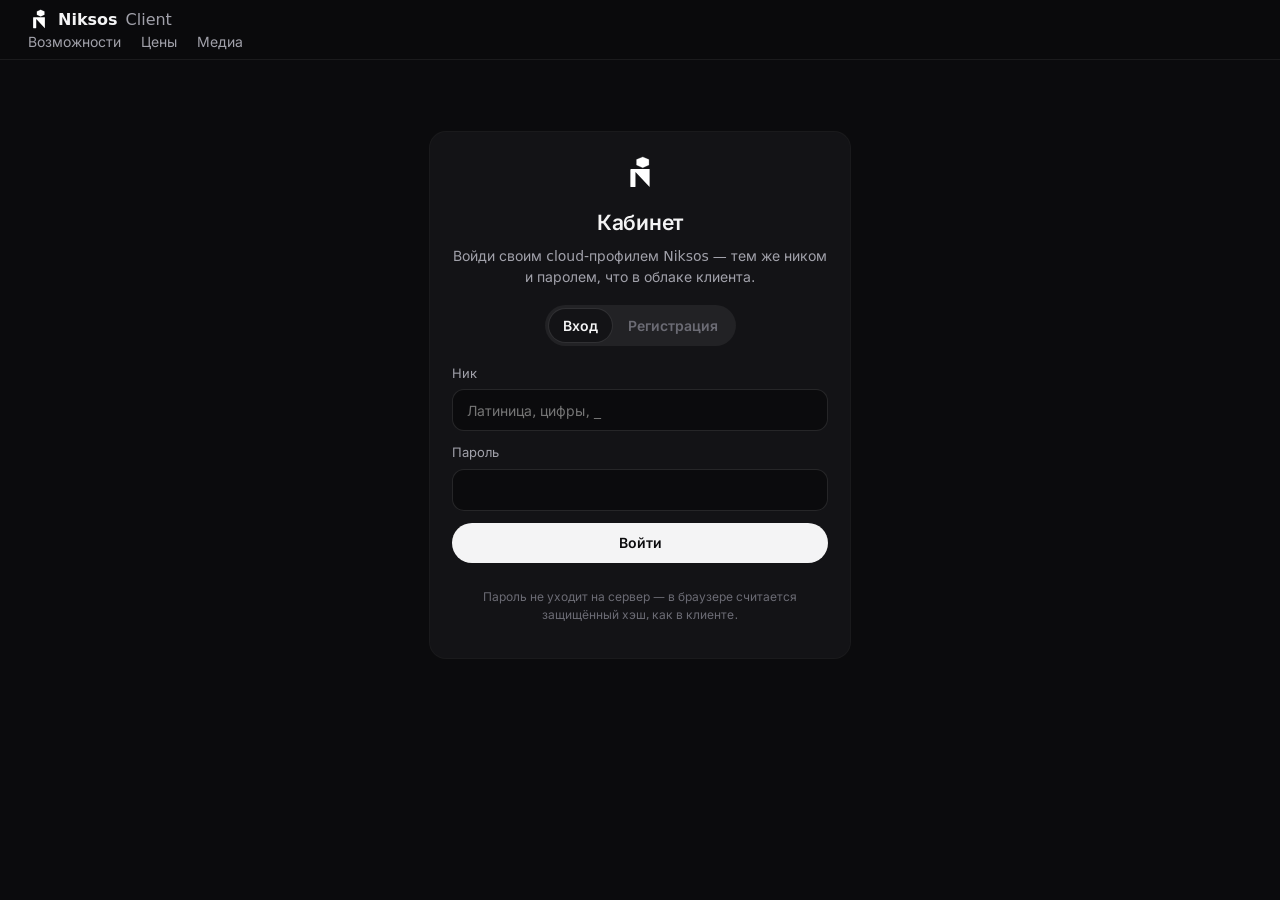
==== account.html @ 0071b368 "Add files via upload" ====
<!doctype html>
<html lang="ru" data-theme="dark">
<head>
<meta charset="utf-8">
<meta name="viewport" content="width=device-width, initial-scale=1">
<title>Кабинет — Niksos Client</title>
<link rel="icon" href="assets/favicon.png?v=20">
<link rel="stylesheet" href="assets/cabinet.css?v=1">
<link rel="stylesheet" href="assets/checkout.css?v=30github">
<script>try{const t=localStorage.getItem("niksos_theme");if(t)document.documentElement.dataset.theme=t}catch(e){}</script>
</head>
<body>
<header class="topbar">
 <div class="topbar-inner">
  <a class="brand" href="index.html"><img src="assets/logo-white.svg?v=20" alt=""><b>Niksos</b><span>Client</span></a>
  <nav class="tl"><a href="index.html#features">Возможности</a><a href="index.html#pricing">Цены</a><a href="media.html">Медиа</a></nav>
 </div>
</header>

<!-- Вход / регистрация -->
<section class="auth card" id="auth" aria-labelledby="auth-title">
  <img class="auth-logo lg-w" src="assets/logo-white.svg?v=20" alt=""><img class="auth-logo lg-b" src="assets/logo-black.svg?v=20" alt="">
  <h1 id="auth-title">Кабинет</h1>
  <p class="sub">Войди своим cloud-профилем Niksos — тем же ником и паролем, что в облаке клиента.</p>
  <div class="seg" role="tablist">
    <button role="tab" aria-selected="true" data-tab="login">Вход</button>
    <button role="tab" aria-selected="false" data-tab="register">Регистрация</button>
  </div>
  <form id="authForm" novalidate>
    <div class="field"><label for="name">Ник</label>
      <input id="name" autocomplete="username" maxlength="16" placeholder="Латиница, цифры, _" required></div>
    <div class="field"><label for="pass">Пароль</label>
      <input id="pass" type="password" autocomplete="current-password" required></div>
    <div class="field" id="pass2wrap" hidden><label for="pass2">Повтори пароль</label>
      <input id="pass2" type="password" autocomplete="new-password"></div>
    <button class="btn primary full" id="authBtn" type="submit"><span class="spin"></span><span class="t">Войти</span></button>
    <div class="msg" id="authMsg" role="status" aria-live="polite"></div>
  </form>
  <p class="hint">Пароль не уходит на сервер — в браузере считается защищённый хэш, как в клиенте.</p>
</section>

<!-- Личный кабинет -->
<section class="dash" id="dash" aria-labelledby="dash-title">
 <div class="cab">
  <aside class="side">
    <div class="me"><div class="ava" id="ava"></div><div><b id="who"></b><small id="sideSub">Нет подписки</small></div></div>
    <div class="grp">Главная</div>
    <button class="nv" data-view="overview"><svg viewBox="0 0 24 24" fill="none" stroke="currentColor" stroke-width="1.8" stroke-linecap="round" stroke-linejoin="round"><path d="M12 3v18M3 12h18M5.6 5.6l12.8 12.8M18.4 5.6 5.6 18.4"/></svg><span>Обзор</span></button>
    <button class="nv" data-view="sub"><svg viewBox="0 0 24 24" fill="none" stroke="currentColor" stroke-width="1.8" stroke-linecap="round" stroke-linejoin="round"><rect x="3" y="5" width="18" height="14" rx="2"/><path d="M3 10h18"/></svg><span>Подписка</span><em class="badge">Beta 50 ₽</em></button>
    <div class="grp">Аккаунт</div>
    <button class="nv" data-view="device"><svg viewBox="0 0 24 24" fill="none" stroke="currentColor" stroke-width="1.8" stroke-linecap="round" stroke-linejoin="round"><rect x="3" y="4" width="18" height="12" rx="2"/><path d="M8 20h8M12 16v4"/></svg><span>Привязка ПК</span></button>
    <button class="nv" data-view="history"><svg viewBox="0 0 24 24" fill="none" stroke="currentColor" stroke-width="1.8" stroke-linecap="round" stroke-linejoin="round"><circle cx="12" cy="8" r="4"/><path d="M4 21c1.5-4 4.5-6 8-6s6.5 2 8 6"/></svg><span>История</span></button>
    <div class="grp">Игра</div>
    <button class="nv" data-view="events"><svg viewBox="0 0 24 24" fill="none" stroke="currentColor" stroke-width="1.8" stroke-linecap="round" stroke-linejoin="round"><circle cx="12" cy="12" r="9"/><path d="M3 12h18M12 3c3 3.5 3 14.5 0 18M12 3c-3 3.5-3 14.5 0 18"/></svg><span>Ивенты</span><em class="live"></em></button>
    <div class="grp">Сообщество</div>
    <a class="nv" href="friends.html"><svg viewBox="0 0 24 24" fill="none" stroke="currentColor" stroke-width="1.8" stroke-linecap="round" stroke-linejoin="round"><circle cx="9" cy="8" r="3.5"/><path d="M2.5 20c1-3.5 3.5-5 6.5-5s5.5 1.5 6.5 5M16 4.5a3.5 3.5 0 0 1 0 7M18 15c2 .7 3 2.3 3.5 5"/></svg><span>Друзья</span></a>
    <a class="nv" href="media.html"><svg viewBox="0 0 24 24" fill="none" stroke="currentColor" stroke-width="1.8" stroke-linecap="round" stroke-linejoin="round"><path d="M4 6h16v12H4z"/><path d="m10 9 5 3-5 3z"/></svg><span>Медиа</span></a>
    <a class="nv" href="support.html"><svg viewBox="0 0 24 24" fill="none" stroke="currentColor" stroke-width="1.8" stroke-linecap="round" stroke-linejoin="round"><path d="M4 5h6a2 2 0 0 1 2 2v13a2 2 0 0 0-2-2H4zM20 5h-6a2 2 0 0 0-2 2v13a2 2 0 0 1 2-2h6z"/></svg><span>Поддержка</span></a>
    <a class="nv" id="adminLink" href="admin.html" hidden><svg viewBox="0 0 24 24" fill="none" stroke="currentColor" stroke-width="1.8" stroke-linecap="round" stroke-linejoin="round"><path d="M12 3 4 6v6c0 5 3.5 8 8 9 4.5-1 8-4 8-9V6z"/></svg><span>Админ-панель</span></a>
    <div class="side-bot">
      <button class="btn ghost full" type="button" data-go="overview" id="sideDl"><svg viewBox="0 0 24 24" fill="none" stroke="currentColor" stroke-width="1.8" stroke-linecap="round" stroke-linejoin="round"><path d="M12 4v11M7 10l5 5 5-5M4 20h16"/></svg><span class="t">Скачать клиент</span></button>
      <small class="muted">Windows · NiksosSetup.exe</small>
      <button class="nv out" id="logout" type="button"><svg viewBox="0 0 24 24" fill="none" stroke="currentColor" stroke-width="1.8" stroke-linecap="round" stroke-linejoin="round"><path d="M15 4h4v16h-4M10 8l-4 4 4 4M6 12h10"/></svg><span>Выйти</span></button>
    </div>
  </aside>

  <main class="content">
    <!-- Обзор -->
    <div class="view" data-v="overview">
      <div class="vhead"><h1 id="dash-title">Привет, <span id="who2"></span></h1><p>Управление подпиской Niksos Client</p></div>
      <div class="stats">
        <div><span>Подписка <i class="dot g"></i></span><b id="stPlan">—</b><em id="stPlanSub">статус</em></div>
        <div><span>Устройства <i class="dot v"></i></span><b id="stDev">—</b><em>привязано к ПК</em></div>
        <div><span>Beta <i class="dot o"></i></span><b id="stBeta">—</b><em>ранний доступ</em></div>
      </div>
      <div class="grid2">
        <div class="card status">
          <span class="pill" id="pill"><span class="d"></span><span id="pillText">Нет подписки</span></span>
          <div class="big" id="statusBig">—</div>
          <div class="small" id="statusSmall"></div>
          <button class="btn primary" id="dlBtn" type="button" disabled><span class="spin"></span><span class="t">Скачать клиент</span></button>
          <div class="msg" id="dlMsg" role="status" aria-live="polite"></div>
        </div>
        <div class="card">
          <h2>Ключ или промокод</h2>
          <p class="desc">Ключ (NIKSOS-XXXX-XXXX-XXXX-XXXX) или промокод. Дни добавляются к текущей подписке.</p>
          <form id="keyForm" novalidate>
            <div class="field"><input id="key" class="key" autocomplete="off" spellcheck="false" placeholder="NIKSOS-XXXX-… или ПРОМОКОД" maxlength="40" aria-label="Ключ или промокод"></div>
            <button class="btn primary full" id="keyBtn" type="submit"><span class="spin"></span><span class="t">Активировать</span></button>
            <div class="msg" id="keyMsg" role="status" aria-live="polite"></div>
          </form>
        </div>
      </div>
      <div class="card promo"><div><h3>Ивенты HolyWorld и FunTime</h3><p class="desc">Что идёт на серверах прямо сейчас — с поиском и сортировкой.</p></div><button class="btn ghost" type="button" data-go="events">Открыть</button></div>
    </div>

    <!-- Подписка -->
    <div class="view" data-v="sub" hidden>
      <div class="vhead"><h1>Подписка</h1><p>Оплата картой или СБП, дни складываются с текущими.</p></div>
      <div class="card" id="buyBox">
        <div class="plans">
          <button class="plan" type="button" data-plan="7d"><span class="spin"></span><span class="t"><small>7 дней</small><b>40 ₽</b><em>≈ 5,7 ₽/день</em></span></button>
          <button class="plan hot" type="button" data-plan="30d"><span class="spin"></span><span class="t"><i class="tag">Популярный</i><small>30 дней</small><b>120 ₽</b><em>≈ 4 ₽/день</em></span></button>
          <button class="plan" type="button" data-plan="90d"><span class="spin"></span><span class="t"><small>90 дней</small><b>190 ₽</b><em>≈ 2,1 ₽/день</em></span></button>
          <button class="plan" type="button" data-plan="forever"><span class="spin"></span><span class="t"><i class="tag g">Выгодно</i><small>Навсегда</small><b>280 ₽</b><em>один платёж</em></span></button>
        </div>
        <p class="desc fine">Оплачивая, ты принимаешь <a href="terms.html">Пользовательское соглашение</a> и <a href="privacy.html">Политику конфиденциальности</a>.</p>
        <div class="small" id="provWrap" style="display:none">Способ оплаты:
          <label><input type="radio" name="prov" value="anypay"> AnyPay</label>
          <label><input type="radio" name="prov" value="rollypay"> RollyPay</label></div>
        <label class="small" id="testWrap" style="display:none"><input type="checkbox" id="testPay"> Тестовый платёж RollyPay (sandbox, без денег) — видно только админу</label>
        <div class="msg" id="buyMsg" role="status" aria-live="polite"></div>
      </div>
      <div class="card beta">
        <div><h3>Beta — 50 ₽ один раз <i class="tag o">Beta</i></h3>
        <p class="desc">Дополнение к основной подписке: доступ к Beta-функциям Niksos и статус Beta в лаунчере. Работает только при активной основной подписке. Это не отдельная версия Minecraft.</p>
        <p class="small" id="betaState" role="status">Проверяем доступ…</p></div>
        <button class="btn ghost" type="button" id="betaBuy" data-plan="beta" disabled><span class="spin"></span><span class="t">Купить Бету — 50 ₽</span></button>
      </div>
    </div>

    <!-- Привязка -->
    <div class="view" data-v="device" hidden>
      <div class="vhead"><h1>Привязка к ПК</h1><p>Подписка работает на одном компьютере.</p></div>
      <div class="card">
        <h2>Устройства <span id="devCount" class="muted"></span></h2>
        <p class="desc" id="devText"></p>
        <button class="btn ghost" id="resetBtn" type="button" disabled><span class="spin"></span><span class="t">Сбросить привязку</span></button>
        <div class="small muted" id="resetNote"></div>
        <div class="msg" id="resetMsg" role="status" aria-live="polite"></div>
      </div>
    </div>

    <!-- История -->
    <div class="view" data-v="history" hidden>
      <div class="vhead"><h1>История</h1><p>Покупки и активации ключей.</p></div>
      <div class="card"><div id="hist"></div></div>
    </div>

    <!-- Ивенты -->
    <div class="view" data-v="events" hidden>
      <div class="vhead"><h1>Ивенты</h1><p>Что происходит на серверах.</p></div>
      <div class="seg srv" role="tablist" id="evSrv">
        <button role="tab" aria-selected="true" data-src="holyworld">HolyWorld</button>
        <button role="tab" aria-selected="false" data-src="funtime">FunTime</button>
      </div>
      <div class="stats">
        <div><span>Позиции <i class="dot v"></i></span><b id="evTotal">—</b><em id="evUpd">обновление…</em></div>
        <div><span>Ивенты <i class="dot o"></i></span><b id="evCount">—</b><em>идут сейчас</em></div>
        <div><span>Шахты <i class="dot b"></i></span><b id="evMines">—</b><em>до сброса</em></div>
      </div>
      <div class="card evcard">
        <div class="evhead"><div><h2>Ивенты и шахты</h2><p class="desc" id="evSub">Что идёт прямо сейчас.</p></div><span class="cnt" id="evShown">0</span></div>
        <div class="evtools">
          <label class="search"><svg viewBox="0 0 24 24" fill="none" stroke="currentColor" stroke-width="1.8" stroke-linecap="round" stroke-linejoin="round"><circle cx="11" cy="11" r="7"/><path d="m20 20-4-4"/></svg><input id="evQ" placeholder="Найти ивент, сервер или редкость…" autocomplete="off"></label>
          <select id="evType" aria-label="Тип"><option value="all">Все</option><option value="event">Ивенты</option><option value="mine">Шахты</option></select>
          <select id="evMode" aria-label="Режим"><option value="">Все режимы</option></select>
          <select id="evSort" aria-label="Сортировка">
            <option value="time:1">Время ↑</option><option value="time:-1">Время ↓</option>
            <option value="name:1">Название А–Я</option><option value="name:-1">Название Я–А</option>
            <option value="server:1">Сервер ↑</option><option value="server:-1">Сервер ↓</option>
            <option value="rar:-1">Редкость: сначала лучшие</option><option value="rar:1">Редкость: сначала обычные</option>
            <option value="phase:1">Статус</option>
          </select>
        </div>
        <div class="tbl"><table id="evTable">
          <thead><tr><th data-k="name">Название</th><th data-k="server">Сервер</th><th data-k="rar">Редкость</th><th data-k="phase">Статус</th><th data-k="time" class="r">Время</th></tr></thead>
          <tbody id="evBody"><tr><td colspan="5" class="empty">Загрузка…</td></tr></tbody>
        </table></div>
      </div>
    </div>
  </main>
 </div>
</section>
<dialog id="checkoutDialog" class="checkout-dialog" aria-labelledby="checkoutTitle" aria-describedby="checkoutSub">
  <div class="checkout-head"><h2 id="checkoutTitle">Оформление покупки</h2><button id="checkoutClose" type="button" class="checkout-close" aria-label="Закрыть">×</button></div>
  <p class="checkout-sub" id="checkoutSub">Подписка для профиля <strong id="checkoutProfile"></strong><br><span id="checkoutProvider"></span></p>
  <div class="checkout-summary" aria-live="polite">
    <div class="checkout-row"><span id="checkoutPlan"></span><span id="checkoutBase">—</span></div>
    <div class="checkout-row" id="checkoutDiscountRow" hidden><span id="checkoutDiscountLabel">Скидка</span><span id="checkoutDiscount"></span></div>
    <div class="checkout-row checkout-total"><span>Итого</span><strong id="checkoutTotal">—</strong></div>
  </div>
  <form id="checkoutForm" novalidate>
    <label for="checkoutCode" class="checkout-label">Промокод <span style="font-weight:400;color:#b3b3b3">· необязательно</span></label>
    <div class="checkout-inputs"><input id="checkoutCode" maxlength="32" autocomplete="off" autocapitalize="characters" spellcheck="false" placeholder="Например, SUMMER15" aria-describedby="checkoutHint checkoutFeedback"><button id="checkoutApply" class="btn ghost" type="submit">Применить</button></div>
    <p class="checkout-note" id="checkoutHint">Промокод уменьшает стоимость, но не меняет срок подписки.</p>
  </form>
  <button type="button" id="checkoutRemove" class="checkout-remove" hidden>Убрать промокод</button>
  <p id="checkoutFeedback" class="checkout-feedback" role="status" aria-live="polite"></p>
  <button id="checkoutPay" type="button" class="btn primary checkout-pay" disabled>Перейти к оплате</button>
  <p class="checkout-legal">Нажимая «Оплатить», ты принимаешь <a href="terms.html">условия покупки</a> и <a href="privacy.html">политику конфиденциальности</a>. Оплата откроется на странице платёжной системы.</p>
</dialog>


<script src="assets/config.js?v=13"></script>
<script src="assets/niksos-api.js?v=notices"></script>
<script src="assets/niksos-cloud.js?v=1"></script>
<script src="assets/checkout.js?v=33beta-promos"></script>
<script src="assets/account.js?v=cab1"></script>
<script src="assets/cabinet.js?v=1"></script>
<script src="assets/events.js?v=1"></script>
</body>
</html>
---- assets/cabinet.css ----
@font-face{font-family:Inter;src:url(inter-cyr-400.ttf);font-weight:400}
@font-face{font-family:Inter;src:url(inter-cyr-600.ttf);font-weight:600}
:root{--bg:#fafafa;--bg2:#fff;--card:#fff;--line:#ececec;--line2:#e2e2e2;--fg:#111;--fg2:#555;--fg3:#999;--hover:#0000000a;--sel:#0000000d;
 --acc:#8b2cf5;--acc2:#a35bff;--accbg:#8b2cf514;--g:#22a559;--gbg:#e9f8ef;--o:#f59e0b;--b:#2c78fc;--r:#e5484d;--sh:0 1px 2px #0000000a,0 0 0 1px #0000000d}
html[data-theme=dark]{--bg:#0b0b0d;--bg2:#111114;--card:#131316;--line:#ffffff12;--line2:#ffffff1c;--fg:#f4f4f5;--fg2:#a1a1aa;--fg3:#6b6b74;--hover:#ffffff0a;--sel:#ffffff10;
 --accbg:#8b2cf522;--gbg:#22a55922;--sh:0 0 0 1px #ffffff10}
*{box-sizing:border-box}
html,body{margin:0;background:var(--bg);color:var(--fg);font:14px/1.5 Inter,system-ui,"Segoe UI",Arial,sans-serif;-webkit-font-smoothing:antialiased}
a{color:inherit}
svg{width:18px;height:18px;flex:none}
[hidden]{display:none!important}
.lg-b{display:none}html:not([data-theme=dark]) .lg-w{display:none}html:not([data-theme=dark]) .lg-b{display:inline}
.topbar{position:sticky;top:0;z-index:5;display:flex;align-items:center;gap:24px;height:60px;padding:0 28px;background:color-mix(in srgb,var(--bg) 85%,transparent);backdrop-filter:blur(10px);border-bottom:1px solid var(--line)}
.brand{display:flex;align-items:center;gap:8px;text-decoration:none;font-size:16px}.brand img{height:22px}.brand span{color:var(--fg2)}
.tl{display:flex;gap:20px;margin-left:auto}.tl a{text-decoration:none;color:var(--fg2)}.tl a:hover{color:var(--fg)}
.iconbtn{background:none;border:1px solid var(--line2);color:var(--fg);border-radius:10px;width:36px;height:36px;display:grid;place-items:center;cursor:pointer}
/* buttons */
.btn{display:inline-flex;align-items:center;justify-content:center;gap:8px;height:40px;padding:0 18px;border-radius:999px;border:1px solid var(--line2);background:var(--card);color:var(--fg);font:600 14px Inter,sans-serif;cursor:pointer;text-decoration:none;transition:.15s}
.btn:hover{background:var(--hover)}.btn:disabled{opacity:.45;cursor:not-allowed}
.btn.primary{background:var(--fg);color:var(--bg);border-color:transparent}.btn.primary:hover{opacity:.88}
.btn.full{width:100%}
.spin{display:none;width:14px;height:14px;border:2px solid currentColor;border-right-color:transparent;border-radius:50%;animation:sp .7s linear infinite}
.busy .spin{display:inline-block}@keyframes sp{to{transform:rotate(1turn)}}
.linkbtn{background:none;border:0;color:var(--fg2);cursor:pointer;text-decoration:underline}
/* cards */
.card{background:var(--card);border-radius:16px;box-shadow:var(--sh);padding:22px}
h1,h2,h3{margin:0;font-weight:600;letter-spacing:-.01em}h2{font-size:17px}h3{font-size:15px}
.desc{color:var(--fg2);margin:6px 0 14px}.small{font-size:13px;color:var(--fg2)}.muted{color:var(--fg3)}
.msg{font-size:13px;margin-top:10px;min-height:1px}.msg.ok{color:var(--g)}.msg.err{color:var(--r)}
.field{margin-bottom:12px}.field label{display:block;font-size:13px;color:var(--fg2);margin-bottom:6px}
input,select{font:inherit;color:var(--fg);background:var(--bg);border:1px solid var(--line2);border-radius:12px;height:42px;padding:0 14px;width:100%;outline:none}
input:focus,select:focus{border-color:var(--acc);box-shadow:0 0 0 3px var(--accbg)}
input.key{font-family:ui-monospace,Consolas,monospace;letter-spacing:.04em}
input[type=radio],input[type=checkbox]{width:auto;height:auto;accent-color:var(--acc);vertical-align:middle;margin:0 4px 0 10px}
/* segmented */
.seg{display:inline-flex;background:var(--sel);padding:4px;border-radius:999px;gap:2px}
.seg button{border:0;background:none;color:var(--fg3);font:600 14px Inter,sans-serif;padding:8px 14px;border-radius:999px;cursor:pointer}
.seg button[aria-selected=true]{background:var(--card);color:var(--fg);box-shadow:var(--sh)}
/* auth */
.auth{max-width:420px;margin:72px auto;text-align:center}.auth form{text-align:left;margin-top:18px}
.auth-logo{height:36px;margin-bottom:12px}.auth .sub{color:var(--fg2);margin:6px 0 18px}.hint{color:var(--fg3);font-size:12px;margin-top:14px}
/* layout */
.dash{display:none}
.cab{display:grid;grid-template-columns:250px 1fr;gap:40px;max-width:1180px;margin:0 auto;padding:28px 28px 60px}
.side{position:sticky;top:88px;align-self:start;display:flex;flex-direction:column;gap:2px}
.me{display:flex;gap:10px;align-items:center;padding:6px 10px 14px}.me b{display:block}.me small{color:var(--fg3);font-size:12px}
.ava{width:36px;height:36px;border-radius:10px;background:var(--sel) center/cover;image-rendering:pixelated}
.grp{font-size:12px;color:var(--fg3);padding:14px 12px 6px}
.nv{display:flex;align-items:center;gap:10px;width:100%;padding:7px 12px;border:0;border-radius:10px;background:none;color:var(--fg2);font:600 14px Inter,sans-serif;text-decoration:none;cursor:pointer;text-align:left}
.nv:hover{background:var(--hover);color:var(--fg)}.nv.on{color:var(--fg);background:var(--sel)}
.nv.on svg{color:var(--acc)}
.badge{margin-left:auto;font-style:normal;font-size:11px;padding:2px 8px;border-radius:999px;background:var(--gbg);color:var(--g)}
.live{margin-left:auto;width:7px;height:7px;border-radius:50%;background:var(--g);box-shadow:0 0 0 3px var(--gbg)}
.side-bot{margin-top:18px;display:flex;flex-direction:column;gap:6px}.side-bot small{padding:0 12px;font-size:12px}
.nv.out{margin-top:8px}
.content{min-width:0}
.view{animation:fi .2s ease}@keyframes fi{from{opacity:0;transform:translateY(4px)}}
.vhead{text-align:center;margin:8px 0 28px}.vhead h1{font-size:28px}.vhead p{color:var(--fg2);margin:4px 0 0}
.grid2{display:grid;grid-template-columns:1fr 1fr;gap:16px;margin-bottom:16px}
.stats{display:grid;grid-template-columns:repeat(3,1fr);gap:0;background:var(--card);border-radius:16px;box-shadow:var(--sh);padding:16px 20px;margin-bottom:16px}
.stats>div{display:flex;flex-direction:column;gap:2px}.stats span{color:var(--fg2);font-size:13px}.stats b{font-size:18px}
.stats em{font-style:normal;font-size:11px;color:var(--fg2);background:var(--sel);padding:1px 6px;border-radius:6px;align-self:flex-start}
.dot{display:inline-block;width:7px;height:7px;border-radius:50%;margin-left:4px;vertical-align:middle}.dot.g{background:var(--g)}.dot.v{background:var(--acc2)}.dot.o{background:var(--o)}.dot.b{background:var(--b)}
.pill{display:inline-flex;align-items:center;gap:8px;font-size:13px;font-weight:600;padding:5px 12px;border-radius:999px;background:var(--sel);color:var(--fg2)}
.pill .d{width:8px;height:8px;border-radius:50%;background:var(--fg3)}.pill.on{background:var(--gbg);color:var(--g)}.pill.on .d{background:var(--g)}
.status .big{font-size:30px;font-weight:600;margin:14px 0 2px}.status .small{margin-bottom:18px}
.promo,.beta{display:flex;align-items:center;justify-content:space-between;gap:20px;margin-top:16px}.promo .desc,.beta .desc{margin-bottom:0}
.plans{display:grid;grid-template-columns:repeat(4,1fr);gap:12px}
.plan{position:relative;border:1px solid var(--line2);background:var(--bg);border-radius:14px;padding:18px 14px;cursor:pointer;color:var(--fg);text-align:left;font:inherit;transition:.15s}
.plan:hover,.plan.pick{border-color:var(--acc);box-shadow:0 0 0 3px var(--accbg)}
.plan .t{display:flex;flex-direction:column;gap:2px}.plan small{color:var(--fg2)}.plan b{font-size:22px}.plan em{font-style:normal;color:var(--fg3);font-size:12px}
.plan.hot{border-color:var(--acc)}
.tag{font-style:normal;font-size:11px;font-weight:600;padding:2px 8px;border-radius:999px;background:var(--accbg);color:var(--acc2);align-self:flex-start;margin-bottom:6px}
.tag.g{background:var(--gbg);color:var(--g)}.tag.o{background:#f59e0b22;color:var(--o);vertical-align:middle;margin:0 0 0 6px}
.fine{font-size:12px;margin-top:14px}.fine a{color:var(--fg)}
#provWrap,#testWrap{display:block;margin-top:10px}
#hist table,.tbl table{width:100%;border-collapse:collapse}
#hist th,.tbl th{text-align:left;font-weight:600;color:var(--fg2);font-size:13px;padding:10px 8px;border-bottom:1px solid var(--line)}
#hist td,.tbl td{padding:10px 8px;border-bottom:1px solid var(--line)}
.empty{color:var(--fg3);text-align:center;padding:28px!important}
/* events */
.srv{display:flex;width:max-content;margin-bottom:16px}
.evhead{display:flex;justify-content:space-between;align-items:flex-start}.evhead .desc{margin-bottom:0}
.cnt{font-size:12px;font-weight:600;background:var(--sel);padding:2px 9px;border-radius:7px;color:var(--fg2)}
.evtools{display:flex;gap:8px;margin:16px 0 8px;padding-bottom:14px;border-bottom:1px solid var(--line);flex-wrap:wrap}
.search{flex:1;min-width:200px;display:flex;align-items:center;gap:8px;background:var(--bg);border-radius:12px;padding-left:12px;color:var(--fg3);border:1px solid var(--line)}
.search input{border:0;background:none;box-shadow:none!important;padding-left:0}
.evtools select{width:auto;border-radius:999px;font-weight:600;cursor:pointer;padding-right:10px}
.tbl{overflow-x:auto}
.tbl th{cursor:pointer;user-select:none;white-space:nowrap}.tbl th:hover{color:var(--fg)}
.tbl th.sorted{color:var(--fg)}.tbl th.sorted::after{content:" ↑";color:var(--acc2)}.tbl th.sorted.desc::after{content:" ↓"}
.tbl td{border-bottom:0;padding:9px 8px}.tbl tbody tr:hover{background:var(--hover)}
.tbl .r{text-align:right}.tbl td.r{font-variant-numeric:tabular-nums;color:var(--fg2)}
.tbl .nm{display:flex;align-items:center;gap:8px;font-weight:600}.tbl .nm svg{width:15px;height:15px;color:var(--fg3)}
.tbl .sv{color:var(--fg2);max-width:150px;white-space:nowrap;overflow:hidden;text-overflow:ellipsis}
.tbl .co{display:block;font-size:11px;color:var(--fg3);font-weight:400;font-family:ui-monospace,Consolas,monospace}
.rar{display:inline-block;font-size:12px;font-weight:600;padding:1px 7px;border-radius:6px;border:1px solid var(--line2);white-space:nowrap}
.rar.r0{background:var(--sel);color:var(--fg2)}.rar.r1{background:#2c78fc1c;color:#3d86ff;border-color:#2c78fc55}
.rar.r2{background:#8b2cf51c;color:var(--acc2);border-color:#8b2cf555}.rar.r3{background:#e04dff1c;color:#d24cf0;border-color:#e04dff55}
.rar.r4{background:#ffa6001c;color:#e89400;border-color:#ffa60055}
.ph{font-size:12px;font-weight:600;display:inline-flex;align-items:center;gap:6px;color:var(--fg2)}.ph::before{content:"";width:6px;height:6px;border-radius:50%;background:currentColor}
.ph.run{color:var(--g)}.ph.wait{color:var(--o)}.ph.end{color:var(--fg3)}
@media (max-width:900px){.cab{grid-template-columns:1fr;gap:16px}.side{position:static;flex-direction:row;overflow-x:auto;gap:4px}
 .grp,.me,.side-bot small,#sideDl{display:none}.side-bot{margin:0;flex-direction:row}.nv{white-space:nowrap;width:auto}.nv .badge,.nv .live{display:none}
 .grid2,.plans{grid-template-columns:1fr 1fr}.tl{display:none}.promo,.beta{flex-direction:column;align-items:flex-start}}
@media (max-width:560px){.grid2,.plans{grid-template-columns:1fr}.stats{grid-template-columns:1fr 1fr 1fr;padding:12px}.vhead h1{font-size:24px}}
---- assets/checkout.css ----
.checkout-dialog{color:#f5f5f5;background:#141414;border:1px solid #424242;border-radius:16px;width:min(480px,calc(100vw - 32px));max-height:calc(100dvh - 32px);overflow:auto;padding:28px;box-sizing:border-box;margin:auto;font-family:Inter,system-ui,sans-serif;box-shadow:0 24px 100px #0008}
.checkout-dialog::backdrop{background:#000b;backdrop-filter:blur(5px)}
.checkout-dialog [hidden]{display:none!important}.checkout-head{display:flex;align-items:start;justify-content:space-between;gap:16px}.checkout-head h2{font-size:24px;line-height:1.25;margin:0}.checkout-close{width:44px;height:44px;flex-shrink:0;border:1px solid #555;border-radius:8px;background:transparent;color:#eee;font-size:26px;cursor:pointer;margin-top:-8px}.checkout-sub{font-size:15px;color:#b3b3b3;margin:8px 0 24px;line-height:1.5}.checkout-summary{border:1px solid #3f3f3f;background:#1c1c1c;border-radius:10px;padding:18px;margin-bottom:24px}.checkout-row{display:flex;justify-content:space-between;align-items:baseline;gap:16px;margin:0 0 12px;font-size:15px}.checkout-row:last-child{margin-bottom:0}.checkout-total{border-top:1px solid #484848;padding-top:14px;margin-top:14px;font-size:18px;font-weight:600}.checkout-total strong{font-size:28px;white-space:nowrap}.checkout-label{display:block;font-size:15px;font-weight:600;margin:0 0 8px}.checkout-inputs{display:flex;gap:8px}.checkout-inputs input{min-width:0;flex:1;width:0;height:46px;background:#0e0e0e;border:1px solid #626262;border-radius:8px;color:#fff;padding:0 12px;font:inherit;box-sizing:border-box;margin:0}.checkout-inputs .btn{flex-shrink:0;min-height:46px!important;padding:0 16px!important}.checkout-note{font-size:14px;color:#b3b3b3;line-height:1.5;margin:10px 0}.checkout-feedback{min-height:22px;font-size:14px;line-height:1.5;margin:12px 0;color:#bfbfbf;overflow-wrap:anywhere}.checkout-feedback[data-kind=err]{color:#ffaaa5}.checkout-feedback[data-kind=ok]{color:#91d6ad}.checkout-remove{border:0;background:none;color:#ddd;text-decoration:underline;text-underline-offset:3px;font:inherit;min-height:44px;cursor:pointer;padding:4px 0}.checkout-pay{width:100%;margin-top:8px;min-height:48px!important}.checkout-legal{font-size:14px;line-height:1.5;color:#b3b3b3;margin:16px 0 0}.checkout-legal a{text-decoration:underline}.checkout-dialog :focus-visible{outline:2px solid white;outline-offset:3px}.checkout-dialog button:disabled{opacity:.55;cursor:wait}.discount-form label{font-size:14px;color:#ccc;display:block}.discount-form .row{display:flex;gap:12px;align-items:end;flex-wrap:wrap}.discount-form .row>label{flex:1;min-width:140px}.discount-plans{display:flex;flex-wrap:wrap;gap:16px;margin:12px 0 16px;border:1px solid #444;border-radius:8px;padding:12px 16px}.discount-plans legend{font-size:14px;color:#ccc;padding:0 6px}.discount-plans label,.discount-one{display:flex!important;align-items:center;gap:8px;min-height:32px}.discount-plans input,.discount-one input{width:18px!important;min-height:18px!important;height:18px!important;margin:0!important}.discount-help{font-size:14px;color:#b3b3b3;line-height:1.6}.discount-actions{white-space:nowrap}.discount-actions button{min-height:44px}
@media(max-width:480px){.checkout-dialog{padding:20px}.checkout-head h2{font-size:22px}.checkout-summary{padding:16px}.checkout-total strong{font-size:25px}.checkout-inputs{flex-wrap:wrap}.checkout-inputs input{flex-basis:calc(100% - 130px)}.checkout-inputs .btn{padding:0 12px!important;font-size:14px!important}}
@media(prefers-reduced-motion:reduce){.checkout-dialog,.checkout-dialog *{transition:none!important;animation:none!important}}
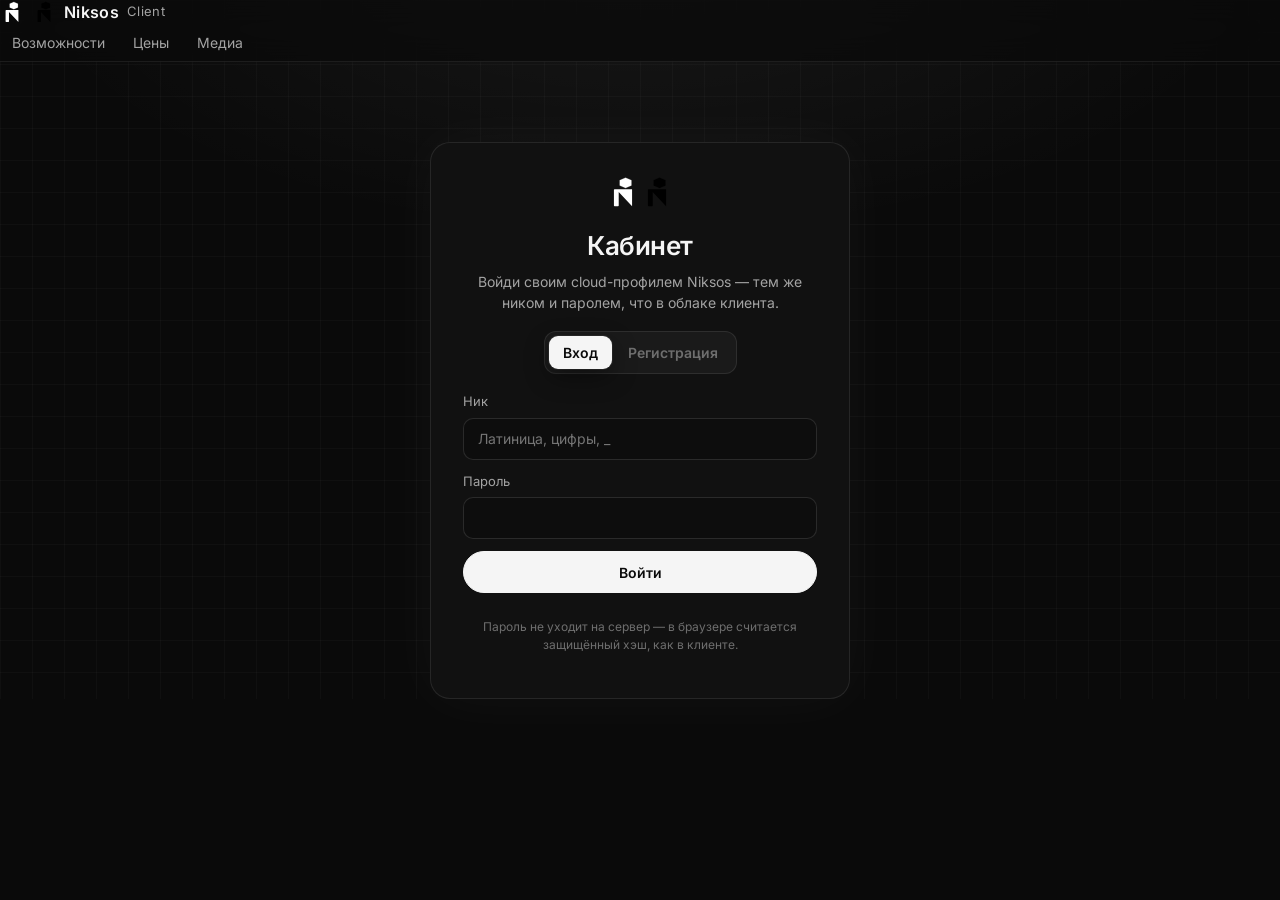
==== commit 3c307ffc: "Add files via upload" ====
--- a/account.html
+++ b/account.html
@@ -11,10 +11,9 @@
 </head>
 <body>
 <header class="topbar">
- <div class="topbar-inner">
-  <a class="brand" href="index.html"><img src="assets/logo-white.svg?v=20" alt=""><b>Niksos</b><span>Client</span></a>
+  <a class="brand" href="index.html"><img class="lg-w" src="assets/logo-white.svg?v=20" alt=""><img class="lg-b" src="assets/logo-black.svg?v=20" alt=""><b>Niksos</b><span>Client</span></a>
   <nav class="tl"><a href="index.html#features">Возможности</a><a href="index.html#pricing">Цены</a><a href="media.html">Медиа</a></nav>
- </div>
+  <button class="iconbtn" id="themeBtn" type="button" aria-label="Сменить тему"><svg viewBox="0 0 24 24" fill="none" stroke="currentColor" stroke-width="1.8" stroke-linecap="round" stroke-linejoin="round"><path d="M20 14A8 8 0 1 1 10 4a6.5 6.5 0 0 0 10 10z"/></svg></button>
 </header>
 
 <!-- Вход / регистрация -->
--- a/assets/cabinet.css
+++ b/assets/cabinet.css
@@ -1,106 +1,229 @@
-@font-face{font-family:Inter;src:url(inter-cyr-400.ttf);font-weight:400}
-@font-face{font-family:Inter;src:url(inter-cyr-600.ttf);font-weight:600}
-:root{--bg:#fafafa;--bg2:#fff;--card:#fff;--line:#ececec;--line2:#e2e2e2;--fg:#111;--fg2:#555;--fg3:#999;--hover:#0000000a;--sel:#0000000d;
- --acc:#8b2cf5;--acc2:#a35bff;--accbg:#8b2cf514;--g:#22a559;--gbg:#e9f8ef;--o:#f59e0b;--b:#2c78fc;--r:#e5484d;--sh:0 1px 2px #0000000a,0 0 0 1px #0000000d}
-html[data-theme=dark]{--bg:#0b0b0d;--bg2:#111114;--card:#131316;--line:#ffffff12;--line2:#ffffff1c;--fg:#f4f4f5;--fg2:#a1a1aa;--fg3:#6b6b74;--hover:#ffffff0a;--sel:#ffffff10;
- --accbg:#8b2cf522;--gbg:#22a55922;--sh:0 0 0 1px #ffffff10}
+/* === NIKSOS CABINET — стиль совпадает с лендингом (mono.css) === */
+@font-face{font-family:Inter;font-weight:400;font-display:swap;src:url(inter-cyr-400.ttf) format("truetype");unicode-range:U+0400-045F,U+2116}
+@font-face{font-family:Inter;font-weight:600;font-display:swap;src:url(inter-cyr-600.ttf) format("truetype");unicode-range:U+0400-045F,U+2116}
+@font-face{font-family:Inter;font-weight:400;font-display:swap;src:url(inter-400.ttf) format("truetype")}
+@font-face{font-family:Inter;font-weight:600;font-display:swap;src:url(inter-600.ttf) format("truetype")}
+
+:root{
+  --bg:#0a0a0a;--surface:#111111;--surface2:#161616;--line:rgba(255,255,255,.09);--line2:rgba(255,255,255,.14);
+  --fg:#f5f5f5;--fg2:#a3a3a3;--fg3:#6e6e6e;
+  --hover:rgba(255,255,255,.06);--sel:rgba(255,255,255,.04);
+  --acc:#ffffff;--acc2:#e0e0e0;--accbg:rgba(255,255,255,.08);
+  --g:#5dffa5;--gbg:rgba(93,255,165,.12);--o:#f59e0b;--b:#60a5fa;--r:#f87171;
+  --r16:16px;
+  --sh:0 0 0 1px rgba(255,255,255,.06),0 8px 24px rgba(0,0,0,.4);
+}
+
 *{box-sizing:border-box}
-html,body{margin:0;background:var(--bg);color:var(--fg);font:14px/1.5 Inter,system-ui,"Segoe UI",Arial,sans-serif;-webkit-font-smoothing:antialiased}
+html,body{margin:0;background:var(--bg);color:var(--fg);
+  font:14px/1.5 Inter,system-ui,"Segoe UI",Arial,sans-serif;
+  -webkit-font-smoothing:antialiased}
+body{
+  background:
+    radial-gradient(70% 45% at 50% -5%,rgba(255,255,255,.06),transparent 70%),
+    linear-gradient(rgba(255,255,255,.022) 1px,transparent 1px) 0 0/32px 32px,
+    linear-gradient(90deg,rgba(255,255,255,.022) 1px,transparent 1px) 0 0/32px 32px,
+    #0a0a0a;
+  background-attachment:fixed;
+}
 a{color:inherit}
 svg{width:18px;height:18px;flex:none}
 [hidden]{display:none!important}
-.lg-b{display:none}html:not([data-theme=dark]) .lg-w{display:none}html:not([data-theme=dark]) .lg-b{display:inline}
-.topbar{position:sticky;top:0;z-index:5;display:flex;align-items:center;gap:24px;height:60px;padding:0 28px;background:color-mix(in srgb,var(--bg) 85%,transparent);backdrop-filter:blur(10px);border-bottom:1px solid var(--line)}
-.brand{display:flex;align-items:center;gap:8px;text-decoration:none;font-size:16px}.brand img{height:22px}.brand span{color:var(--fg2)}
-.tl{display:flex;gap:20px;margin-left:auto}.tl a{text-decoration:none;color:var(--fg2)}.tl a:hover{color:var(--fg)}
-.iconbtn{background:none;border:1px solid var(--line2);color:var(--fg);border-radius:10px;width:36px;height:36px;display:grid;place-items:center;cursor:pointer}
-/* buttons */
-.btn{display:inline-flex;align-items:center;justify-content:center;gap:8px;height:40px;padding:0 18px;border-radius:999px;border:1px solid var(--line2);background:var(--card);color:var(--fg);font:600 14px Inter,sans-serif;cursor:pointer;text-decoration:none;transition:.15s}
-.btn:hover{background:var(--hover)}.btn:disabled{opacity:.45;cursor:not-allowed}
-.btn.primary{background:var(--fg);color:var(--bg);border-color:transparent}.btn.primary:hover{opacity:.88}
+::selection{background:#fff;color:#000}
+
+/* ─── TOPBAR (как nav на лендинге) ─── */
+.topbar{
+  position:sticky;top:0;z-index:10;
+  background:rgba(10,10,10,.72);
+  backdrop-filter:blur(14px);-webkit-backdrop-filter:blur(14px);
+  border-bottom:1px solid rgba(255,255,255,.08);
+}
+.topbar-inner{display:flex;align-items:center;gap:24px;height:60px;padding:0 32px}
+.brand{display:flex;align-items:center;gap:8px;text-decoration:none;font-size:16px;font-weight:700;letter-spacing:.02em}
+.brand img{height:24px}
+.brand span{color:var(--fg2);font-weight:400;font-size:13px}
+.tl{display:flex;gap:4px;margin-left:auto}
+.tl a{text-decoration:none;color:var(--fg2);font-size:14px;padding:8px 12px;border-radius:10px;transition:.2s}
+.tl a:hover{color:#fff;background:rgba(255,255,255,.06)}
+.iconbtn{background:none;border:1px solid var(--line2);color:var(--fg);border-radius:10px;width:36px;height:36px;display:grid;place-items:center;cursor:pointer;transition:.2s}
+.iconbtn:hover{background:var(--hover);border-color:rgba(255,255,255,.25)}
+/* скрываем кнопку темы — всегда тёмная */
+#themeBtn{display:none}
+
+/* ─── КНОПКИ ─── */
+.btn{
+  display:inline-flex;align-items:center;justify-content:center;gap:8px;
+  height:42px;padding:0 20px;border-radius:999px;
+  border:1px solid var(--line2);background:rgba(255,255,255,.04);
+  color:var(--fg);font:600 14px Inter,sans-serif;cursor:pointer;
+  text-decoration:none;transition:background .2s,color .2s,transform .2s,box-shadow .2s;
+}
+.btn:hover{background:rgba(255,255,255,.1);color:#fff;border-color:rgba(255,255,255,.3);transform:translateY(-1px)}
+.btn:disabled{opacity:.4;cursor:not-allowed;transform:none}
+.btn.primary{background:#f5f5f5;color:#0a0a0a;border-color:#f5f5f5}
+.btn.primary:hover{background:#fff;color:#000;box-shadow:0 10px 30px -12px rgba(255,255,255,.45)}
+.btn.ghost{background:rgba(255,255,255,.04);border-color:var(--line2)}
 .btn.full{width:100%}
 .spin{display:none;width:14px;height:14px;border:2px solid currentColor;border-right-color:transparent;border-radius:50%;animation:sp .7s linear infinite}
 .busy .spin{display:inline-block}@keyframes sp{to{transform:rotate(1turn)}}
-.linkbtn{background:none;border:0;color:var(--fg2);cursor:pointer;text-decoration:underline}
-/* cards */
-.card{background:var(--card);border-radius:16px;box-shadow:var(--sh);padding:22px}
-h1,h2,h3{margin:0;font-weight:600;letter-spacing:-.01em}h2{font-size:17px}h3{font-size:15px}
+.linkbtn{background:none;border:0;color:var(--fg2);cursor:pointer;text-decoration:underline;font:inherit}
+
+/* ─── КАРТОЧКИ ─── */
+.card{background:var(--surface);border:1px solid var(--line);border-radius:var(--r16);padding:22px;transition:border-color .3s}
+.card:hover{border-color:rgba(255,255,255,.18)}
+h1,h2,h3{margin:0;font-weight:800;letter-spacing:-.03em}
+h1{font-size:28px}h2{font-size:17px}h3{font-size:15px}
 .desc{color:var(--fg2);margin:6px 0 14px}.small{font-size:13px;color:var(--fg2)}.muted{color:var(--fg3)}
 .msg{font-size:13px;margin-top:10px;min-height:1px}.msg.ok{color:var(--g)}.msg.err{color:var(--r)}
 .field{margin-bottom:12px}.field label{display:block;font-size:13px;color:var(--fg2);margin-bottom:6px}
-input,select{font:inherit;color:var(--fg);background:var(--bg);border:1px solid var(--line2);border-radius:12px;height:42px;padding:0 14px;width:100%;outline:none}
-input:focus,select:focus{border-color:var(--acc);box-shadow:0 0 0 3px var(--accbg)}
+input,select{
+  font:inherit;color:var(--fg);background:#0d0d0d;
+  border:1px solid rgba(255,255,255,.12);border-radius:10px;
+  height:42px;padding:0 14px;width:100%;outline:none;transition:border-color .2s;
+}
+input:focus,select:focus{border-color:rgba(255,255,255,.4)}
 input.key{font-family:ui-monospace,Consolas,monospace;letter-spacing:.04em}
-input[type=radio],input[type=checkbox]{width:auto;height:auto;accent-color:var(--acc);vertical-align:middle;margin:0 4px 0 10px}
-/* segmented */
-.seg{display:inline-flex;background:var(--sel);padding:4px;border-radius:999px;gap:2px}
-.seg button{border:0;background:none;color:var(--fg3);font:600 14px Inter,sans-serif;padding:8px 14px;border-radius:999px;cursor:pointer}
-.seg button[aria-selected=true]{background:var(--card);color:var(--fg);box-shadow:var(--sh)}
-/* auth */
-.auth{max-width:420px;margin:72px auto;text-align:center}.auth form{text-align:left;margin-top:18px}
-.auth-logo{height:36px;margin-bottom:12px}.auth .sub{color:var(--fg2);margin:6px 0 18px}.hint{color:var(--fg3);font-size:12px;margin-top:14px}
-/* layout */
+input[type=radio],input[type=checkbox]{width:auto;height:auto;accent-color:#fff;vertical-align:middle;margin:0 4px 0 10px}
+
+/* ─── SEGMENTED ─── */
+.seg{display:inline-flex;background:rgba(255,255,255,.04);padding:4px;border-radius:12px;gap:2px;border:1px solid var(--line)}
+.seg button{border:0;background:none;color:var(--fg3);font:600 14px Inter,sans-serif;padding:8px 14px;border-radius:9px;cursor:pointer;transition:.2s}
+.seg button[aria-selected=true]{background:#f5f5f5;color:#0a0a0a;box-shadow:var(--sh)}
+
+/* ─── AUTH ─── */
+.auth{max-width:420px;margin:80px auto;text-align:center;
+  background:var(--surface);border:1px solid var(--line);border-radius:20px;padding:32px;
+  box-shadow:0 0 60px rgba(255,255,255,.04)}
+.auth form{text-align:left;margin-top:18px}
+.auth-logo{height:34px;margin-bottom:12px}
+.auth .sub{color:var(--fg2);margin:6px 0 18px}
+.hint{color:var(--fg3);font-size:12px;margin-top:14px}
+.auth h1{font-size:26px;letter-spacing:-.02em}
+
+/* ─── LAYOUT ─── */
 .dash{display:none}
-.cab{display:grid;grid-template-columns:250px 1fr;gap:40px;max-width:1180px;margin:0 auto;padding:28px 28px 60px}
-.side{position:sticky;top:88px;align-self:start;display:flex;flex-direction:column;gap:2px}
-.me{display:flex;gap:10px;align-items:center;padding:6px 10px 14px}.me b{display:block}.me small{color:var(--fg3);font-size:12px}
-.ava{width:36px;height:36px;border-radius:10px;background:var(--sel) center/cover;image-rendering:pixelated}
-.grp{font-size:12px;color:var(--fg3);padding:14px 12px 6px}
-.nv{display:flex;align-items:center;gap:10px;width:100%;padding:7px 12px;border:0;border-radius:10px;background:none;color:var(--fg2);font:600 14px Inter,sans-serif;text-decoration:none;cursor:pointer;text-align:left}
-.nv:hover{background:var(--hover);color:var(--fg)}.nv.on{color:var(--fg);background:var(--sel)}
-.nv.on svg{color:var(--acc)}
-.badge{margin-left:auto;font-style:normal;font-size:11px;padding:2px 8px;border-radius:999px;background:var(--gbg);color:var(--g)}
-.live{margin-left:auto;width:7px;height:7px;border-radius:50%;background:var(--g);box-shadow:0 0 0 3px var(--gbg)}
-.side-bot{margin-top:18px;display:flex;flex-direction:column;gap:6px}.side-bot small{padding:0 12px;font-size:12px}
-.nv.out{margin-top:8px}
+.cab{display:grid;grid-template-columns:230px 1fr;gap:28px;max-width:1180px;margin:0 auto;padding:24px 32px 60px}
+.side{
+  position:sticky;top:76px;align-self:start;
+  display:flex;flex-direction:column;gap:1px;
+  background:var(--surface);border:1px solid var(--line);border-radius:var(--r16);
+  padding:12px;
+}
+.me{display:flex;gap:10px;align-items:center;padding:6px 4px 14px;border-bottom:1px solid var(--line);margin-bottom:4px}
+.me b{display:block;font-weight:700;font-size:14px}
+.me small{color:var(--fg3);font-size:12px}
+.ava{width:36px;height:36px;border-radius:10px;background:var(--sel) center/cover;image-rendering:pixelated;border:1px solid var(--line2);flex:none}
+.grp{font-size:11px;font-weight:700;letter-spacing:.1em;text-transform:uppercase;color:var(--fg3);padding:12px 8px 4px}
+.nv{
+  display:flex;align-items:center;gap:10px;width:100%;
+  padding:8px 10px;border:1px solid transparent;border-radius:10px;
+  background:none;color:var(--fg2);font:500 14px Inter,sans-serif;
+  text-decoration:none;cursor:pointer;text-align:left;transition:.15s;
+}
+.nv:hover{background:rgba(255,255,255,.06);color:var(--fg)}
+.nv.on{color:var(--fg);background:rgba(255,255,255,.08);border-color:var(--line2)}
+.nv.on svg{color:#fff}
+.badge{margin-left:auto;font-style:normal;font-size:11px;font-weight:700;padding:2px 8px;border-radius:999px;background:var(--gbg);color:var(--g)}
+.live{margin-left:auto;width:7px;height:7px;border-radius:50%;background:var(--g);box-shadow:0 0 8px var(--g)}
+.side-bot{margin-top:10px;display:flex;flex-direction:column;gap:4px;border-top:1px solid var(--line);padding-top:10px}
+.side-bot small{padding:0 10px;font-size:12px}
+.nv.out{color:var(--fg3)}
 .content{min-width:0}
-.view{animation:fi .2s ease}@keyframes fi{from{opacity:0;transform:translateY(4px)}}
-.vhead{text-align:center;margin:8px 0 28px}.vhead h1{font-size:28px}.vhead p{color:var(--fg2);margin:4px 0 0}
-.grid2{display:grid;grid-template-columns:1fr 1fr;gap:16px;margin-bottom:16px}
-.stats{display:grid;grid-template-columns:repeat(3,1fr);gap:0;background:var(--card);border-radius:16px;box-shadow:var(--sh);padding:16px 20px;margin-bottom:16px}
-.stats>div{display:flex;flex-direction:column;gap:2px}.stats span{color:var(--fg2);font-size:13px}.stats b{font-size:18px}
-.stats em{font-style:normal;font-size:11px;color:var(--fg2);background:var(--sel);padding:1px 6px;border-radius:6px;align-self:flex-start}
-.dot{display:inline-block;width:7px;height:7px;border-radius:50%;margin-left:4px;vertical-align:middle}.dot.g{background:var(--g)}.dot.v{background:var(--acc2)}.dot.o{background:var(--o)}.dot.b{background:var(--b)}
-.pill{display:inline-flex;align-items:center;gap:8px;font-size:13px;font-weight:600;padding:5px 12px;border-radius:999px;background:var(--sel);color:var(--fg2)}
-.pill .d{width:8px;height:8px;border-radius:50%;background:var(--fg3)}.pill.on{background:var(--gbg);color:var(--g)}.pill.on .d{background:var(--g)}
-.status .big{font-size:30px;font-weight:600;margin:14px 0 2px}.status .small{margin-bottom:18px}
-.promo,.beta{display:flex;align-items:center;justify-content:space-between;gap:20px;margin-top:16px}.promo .desc,.beta .desc{margin-bottom:0}
+
+/* ─── VIEWS ─── */
+.view{animation:fi .2s ease}@keyframes fi{from{opacity:0;transform:translateY(6px)}}
+.vhead{text-align:center;margin:8px 0 28px}
+.vhead h1{font-size:32px;font-weight:900;letter-spacing:-.04em}
+.vhead p{color:var(--fg2);margin:6px 0 0}
+
+/* ─── STATS BAR ─── */
+.grid2{display:grid;grid-template-columns:1fr 1fr;gap:14px;margin-bottom:14px}
+.stats{
+  display:grid;grid-template-columns:repeat(3,1fr);
+  background:var(--surface);border:1px solid var(--line);border-radius:var(--r16);
+  padding:18px 24px;margin-bottom:14px;gap:0;
+}
+.stats>div{display:flex;flex-direction:column;gap:3px;padding-right:20px;margin-right:20px;border-right:1px solid var(--line)}
+.stats>div:last-child{border-right:0;padding-right:0;margin-right:0}
+.stats span{color:var(--fg2);font-size:12px;font-weight:600;text-transform:uppercase;letter-spacing:.06em}
+.stats b{font-size:22px;font-weight:900;letter-spacing:-.03em}
+.stats em{font-style:normal;font-size:11px;color:var(--fg3);background:rgba(255,255,255,.05);padding:2px 8px;border-radius:999px;align-self:flex-start;margin-top:2px}
+.dot{display:inline-block;width:7px;height:7px;border-radius:50%;margin-left:4px;vertical-align:middle}
+.dot.g{background:var(--g);box-shadow:0 0 8px var(--g)}.dot.v{background:#a78bfa}.dot.o{background:var(--o)}.dot.b{background:var(--b)}
+.pill{display:inline-flex;align-items:center;gap:8px;font-size:13px;font-weight:600;padding:5px 12px;border-radius:999px;background:rgba(255,255,255,.06);color:var(--fg2);border:1px solid var(--line)}
+.pill .d{width:8px;height:8px;border-radius:50%;background:var(--fg3)}.pill.on{background:var(--gbg);color:var(--g);border-color:rgba(93,255,165,.3)}.pill.on .d{background:var(--g)}
+.status .big{font-size:32px;font-weight:900;margin:14px 0 2px;letter-spacing:-.03em}.status .small{margin-bottom:18px}
+.promo,.beta{
+  display:flex;align-items:center;justify-content:space-between;gap:20px;
+  margin-top:14px;background:var(--surface);border:1px solid var(--line);border-radius:var(--r16);padding:18px 22px;
+  transition:border-color .3s;
+}
+.promo:hover,.beta:hover{border-color:rgba(255,255,255,.18)}
+.promo .desc,.beta .desc{margin-bottom:0}
+
+/* ─── PLANS ─── */
 .plans{display:grid;grid-template-columns:repeat(4,1fr);gap:12px}
-.plan{position:relative;border:1px solid var(--line2);background:var(--bg);border-radius:14px;padding:18px 14px;cursor:pointer;color:var(--fg);text-align:left;font:inherit;transition:.15s}
-.plan:hover,.plan.pick{border-color:var(--acc);box-shadow:0 0 0 3px var(--accbg)}
-.plan .t{display:flex;flex-direction:column;gap:2px}.plan small{color:var(--fg2)}.plan b{font-size:22px}.plan em{font-style:normal;color:var(--fg3);font-size:12px}
-.plan.hot{border-color:var(--acc)}
-.tag{font-style:normal;font-size:11px;font-weight:600;padding:2px 8px;border-radius:999px;background:var(--accbg);color:var(--acc2);align-self:flex-start;margin-bottom:6px}
-.tag.g{background:var(--gbg);color:var(--g)}.tag.o{background:#f59e0b22;color:var(--o);vertical-align:middle;margin:0 0 0 6px}
-.fine{font-size:12px;margin-top:14px}.fine a{color:var(--fg)}
+.plan{
+  position:relative;border:1px solid var(--line);background:var(--surface2);border-radius:var(--r16);
+  padding:20px 16px;cursor:pointer;color:var(--fg);text-align:left;font:inherit;
+  transition:transform .25s,border-color .25s,box-shadow .25s;display:flex;flex-direction:column;
+}
+.plan:hover,.plan.pick{border-color:rgba(255,255,255,.45);transform:translateY(-3px);box-shadow:0 16px 40px -16px rgba(255,255,255,.2)}
+.plan.hot{border-color:rgba(255,255,255,.7);background:radial-gradient(120% 80% at 50% 0%,rgba(255,255,255,.12),transparent 60%),var(--surface2);box-shadow:0 20px 60px -24px rgba(255,255,255,.5)}
+.plan .t{display:flex;flex-direction:column;gap:2px}
+.plan small{color:var(--fg2);font-size:12px;font-weight:700;text-transform:uppercase;letter-spacing:.1em}
+.plan b{font-size:26px;font-weight:900;letter-spacing:-.03em}
+.plan em{font-style:normal;color:var(--fg3);font-size:12px}
+.tag{font-style:normal;font-size:11px;font-weight:800;letter-spacing:.08em;text-transform:uppercase;padding:3px 8px;border-radius:6px;background:rgba(255,255,255,.08);color:#fff;border:1px solid rgba(255,255,255,.16);align-self:flex-start;margin-bottom:6px}
+.tag.g{background:var(--gbg);color:var(--g);border-color:rgba(93,255,165,.25)}.tag.o{background:rgba(245,158,11,.12);color:var(--o);vertical-align:middle;margin:0 0 0 6px;border-color:rgba(245,158,11,.25)}
+.fine{font-size:12px;margin-top:14px;color:var(--fg3)}.fine a{color:var(--fg2);text-decoration:underline}
 #provWrap,#testWrap{display:block;margin-top:10px}
+
+/* ─── ТАБЛИЦЫ ─── */
 #hist table,.tbl table{width:100%;border-collapse:collapse}
-#hist th,.tbl th{text-align:left;font-weight:600;color:var(--fg2);font-size:13px;padding:10px 8px;border-bottom:1px solid var(--line)}
-#hist td,.tbl td{padding:10px 8px;border-bottom:1px solid var(--line)}
-.empty{color:var(--fg3);text-align:center;padding:28px!important}
-/* events */
+#hist th,.tbl th{text-align:left;font-weight:700;color:var(--fg3);font-size:11px;letter-spacing:.08em;text-transform:uppercase;padding:10px 8px;border-bottom:1px solid var(--line)}
+#hist td,.tbl td{padding:10px 8px;border-bottom:1px solid rgba(255,255,255,.05)}
+.empty{color:var(--fg3);text-align:center;padding:36px!important}
+
+/* ─── EVENTS ─── */
 .srv{display:flex;width:max-content;margin-bottom:16px}
 .evhead{display:flex;justify-content:space-between;align-items:flex-start}.evhead .desc{margin-bottom:0}
-.cnt{font-size:12px;font-weight:600;background:var(--sel);padding:2px 9px;border-radius:7px;color:var(--fg2)}
+.cnt{font-size:12px;font-weight:700;background:rgba(255,255,255,.06);padding:2px 10px;border-radius:999px;color:var(--fg2)}
 .evtools{display:flex;gap:8px;margin:16px 0 8px;padding-bottom:14px;border-bottom:1px solid var(--line);flex-wrap:wrap}
-.search{flex:1;min-width:200px;display:flex;align-items:center;gap:8px;background:var(--bg);border-radius:12px;padding-left:12px;color:var(--fg3);border:1px solid var(--line)}
+.search{flex:1;min-width:200px;display:flex;align-items:center;gap:8px;background:#0d0d0d;border-radius:10px;padding-left:12px;color:var(--fg3);border:1px solid rgba(255,255,255,.12)}
 .search input{border:0;background:none;box-shadow:none!important;padding-left:0}
 .evtools select{width:auto;border-radius:999px;font-weight:600;cursor:pointer;padding-right:10px}
 .tbl{overflow-x:auto}
 .tbl th{cursor:pointer;user-select:none;white-space:nowrap}.tbl th:hover{color:var(--fg)}
 .tbl th.sorted{color:var(--fg)}.tbl th.sorted::after{content:" ↑";color:var(--acc2)}.tbl th.sorted.desc::after{content:" ↓"}
-.tbl td{border-bottom:0;padding:9px 8px}.tbl tbody tr:hover{background:var(--hover)}
+.tbl td{border-bottom:0;padding:9px 8px}.tbl tbody tr:hover{background:rgba(255,255,255,.03)}
 .tbl .r{text-align:right}.tbl td.r{font-variant-numeric:tabular-nums;color:var(--fg2)}
 .tbl .nm{display:flex;align-items:center;gap:8px;font-weight:600}.tbl .nm svg{width:15px;height:15px;color:var(--fg3)}
 .tbl .sv{color:var(--fg2);max-width:150px;white-space:nowrap;overflow:hidden;text-overflow:ellipsis}
 .tbl .co{display:block;font-size:11px;color:var(--fg3);font-weight:400;font-family:ui-monospace,Consolas,monospace}
-.rar{display:inline-block;font-size:12px;font-weight:600;padding:1px 7px;border-radius:6px;border:1px solid var(--line2);white-space:nowrap}
-.rar.r0{background:var(--sel);color:var(--fg2)}.rar.r1{background:#2c78fc1c;color:#3d86ff;border-color:#2c78fc55}
-.rar.r2{background:#8b2cf51c;color:var(--acc2);border-color:#8b2cf555}.rar.r3{background:#e04dff1c;color:#d24cf0;border-color:#e04dff55}
-.rar.r4{background:#ffa6001c;color:#e89400;border-color:#ffa60055}
+.rar{display:inline-block;font-size:12px;font-weight:700;padding:2px 8px;border-radius:6px;border:1px solid var(--line);white-space:nowrap}
+.rar.r0{background:rgba(255,255,255,.04);color:var(--fg2)}.rar.r1{background:rgba(96,165,250,.1);color:#60a5fa;border-color:rgba(96,165,250,.25)}
+.rar.r2{background:rgba(167,139,250,.1);color:#a78bfa;border-color:rgba(167,139,250,.25)}.rar.r3{background:rgba(232,121,249,.1);color:#e879f9;border-color:rgba(232,121,249,.25)}
+.rar.r4{background:rgba(245,158,11,.1);color:#fbbf24;border-color:rgba(245,158,11,.25)}
 .ph{font-size:12px;font-weight:600;display:inline-flex;align-items:center;gap:6px;color:var(--fg2)}.ph::before{content:"";width:6px;height:6px;border-radius:50%;background:currentColor}
 .ph.run{color:var(--g)}.ph.wait{color:var(--o)}.ph.end{color:var(--fg3)}
-@media (max-width:900px){.cab{grid-template-columns:1fr;gap:16px}.side{position:static;flex-direction:row;overflow-x:auto;gap:4px}
- .grp,.me,.side-bot small,#sideDl{display:none}.side-bot{margin:0;flex-direction:row}.nv{white-space:nowrap;width:auto}.nv .badge,.nv .live{display:none}
- .grid2,.plans{grid-template-columns:1fr 1fr}.tl{display:none}.promo,.beta{flex-direction:column;align-items:flex-start}}
-@media (max-width:560px){.grid2,.plans{grid-template-columns:1fr}.stats{grid-template-columns:1fr 1fr 1fr;padding:12px}.vhead h1{font-size:24px}}
+
+/* ─── RESPONSIVE ─── */
+@media (max-width:900px){
+  .cab{grid-template-columns:1fr;gap:16px}
+  .side{position:static;flex-direction:row;overflow-x:auto;gap:2px;border-radius:12px;padding:8px}
+  .grp,.me,.side-bot small,#sideDl{display:none}
+  .side-bot{margin:0;flex-direction:row;border-top:0;padding-top:0}
+  .nv{white-space:nowrap;width:auto}.nv .badge,.nv .live{display:none}
+  .grid2,.plans{grid-template-columns:1fr 1fr}
+  .tl a{display:none}
+  .promo,.beta{flex-direction:column;align-items:flex-start}
+}
+@media (max-width:560px){
+  .cab{padding:16px 16px 40px}
+  .grid2,.plans{grid-template-columns:1fr}
+  .stats{grid-template-columns:1fr;padding:14px}
+  .stats>div{border-right:0;border-bottom:1px solid var(--line);padding:0 0 12px;margin:0 0 12px}
+  .stats>div:last-child{border-bottom:0;padding-bottom:0;margin-bottom:0}
+  .vhead h1{font-size:26px}
+}
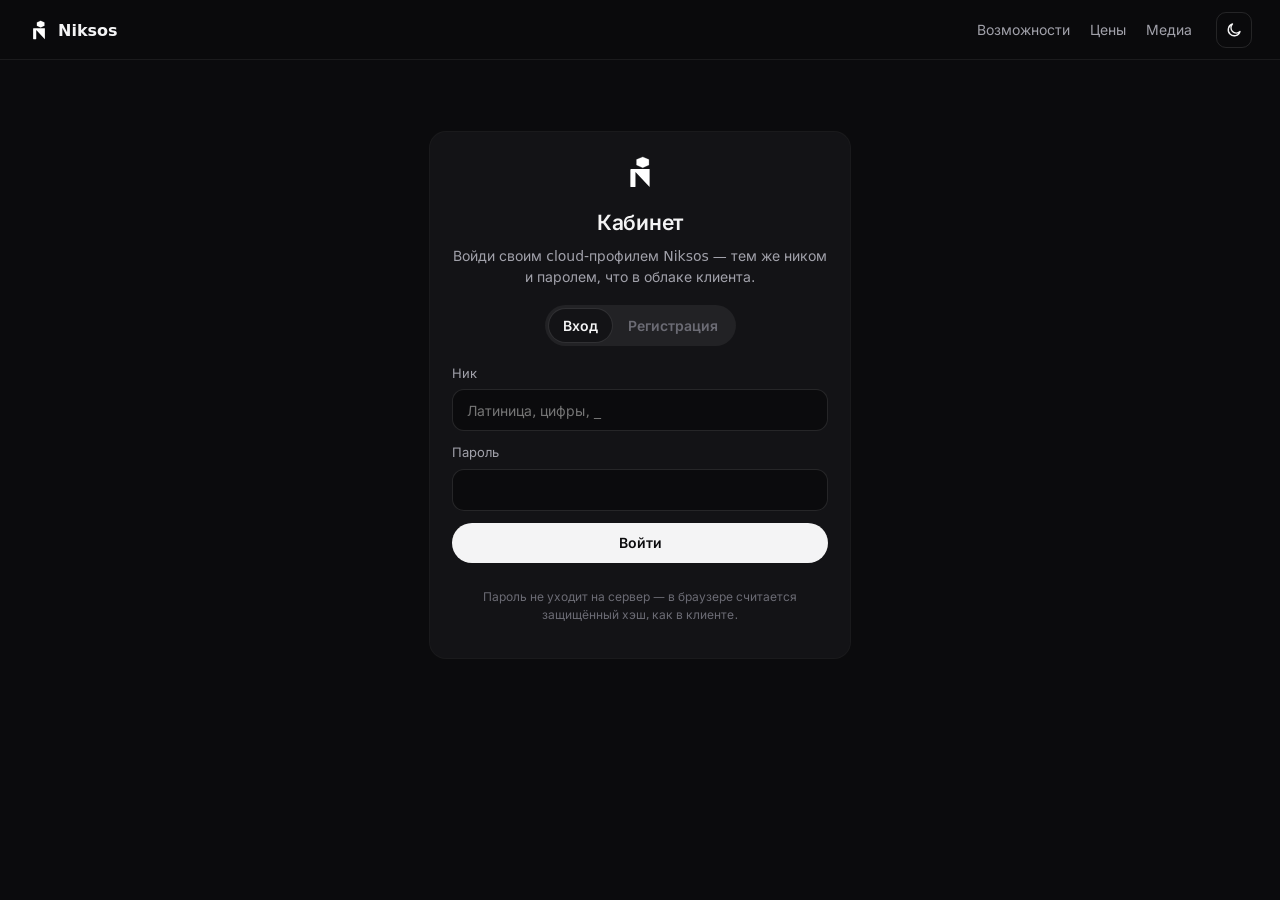
==== commit af0c6d1c: "Add files via upload" ====
--- a/account.html
+++ b/account.html
@@ -7,11 +7,13 @@
 <link rel="icon" href="assets/favicon.png?v=20">
 <link rel="stylesheet" href="assets/cabinet.css?v=1">
 <link rel="stylesheet" href="assets/checkout.css?v=30github">
+<link rel="stylesheet" href="assets/account-brand.css?v=1">
+<link rel="stylesheet" href="assets/account-settings.css?v=1">
 <script>try{const t=localStorage.getItem("niksos_theme");if(t)document.documentElement.dataset.theme=t}catch(e){}</script>
 </head>
 <body>
 <header class="topbar">
-  <a class="brand" href="index.html"><img class="lg-w" src="assets/logo-white.svg?v=20" alt=""><img class="lg-b" src="assets/logo-black.svg?v=20" alt=""><b>Niksos</b><span>Client</span></a>
+  <a class="brand" href="index.html"><img class="lg-w" src="assets/logo-white.svg?v=20" alt=""><img class="lg-b" src="assets/logo-black.svg?v=20" alt=""><b>Niksos</b></a>
   <nav class="tl"><a href="index.html#features">Возможности</a><a href="index.html#pricing">Цены</a><a href="media.html">Медиа</a></nav>
   <button class="iconbtn" id="themeBtn" type="button" aria-label="Сменить тему"><svg viewBox="0 0 24 24" fill="none" stroke="currentColor" stroke-width="1.8" stroke-linecap="round" stroke-linejoin="round"><path d="M20 14A8 8 0 1 1 10 4a6.5 6.5 0 0 0 10 10z"/></svg></button>
 </header>
@@ -49,6 +51,7 @@
     <div class="grp">Аккаунт</div>
     <button class="nv" data-view="device"><svg viewBox="0 0 24 24" fill="none" stroke="currentColor" stroke-width="1.8" stroke-linecap="round" stroke-linejoin="round"><rect x="3" y="4" width="18" height="12" rx="2"/><path d="M8 20h8M12 16v4"/></svg><span>Привязка ПК</span></button>
     <button class="nv" data-view="history"><svg viewBox="0 0 24 24" fill="none" stroke="currentColor" stroke-width="1.8" stroke-linecap="round" stroke-linejoin="round"><circle cx="12" cy="8" r="4"/><path d="M4 21c1.5-4 4.5-6 8-6s6.5 2 8 6"/></svg><span>История</span></button>
+    <button class="nv" data-view="settings"><svg viewBox="0 0 24 24" fill="none" stroke="currentColor" stroke-width="1.8" stroke-linecap="round" stroke-linejoin="round"><path d="M12.22 2h-.44a2 2 0 0 0-1.99 1.83l-.18 1.57a8 8 0 0 0-1.69.98l-1.53-.63a2 2 0 0 0-2.45.84l-.22.38a2 2 0 0 0 .46 2.52l1.22 1.03a8 8 0 0 0 0 1.96l-1.22 1.03a2 2 0 0 0-.46 2.52l.22.38a2 2 0 0 0 2.45.84l1.53-.63c.52.4 1.08.73 1.69.98l.18 1.57A2 2 0 0 0 11.78 22h.44a2 2 0 0 0 1.99-1.83l.18-1.57c.61-.25 1.17-.58 1.69-.98l1.53.63a2 2 0 0 0 2.45-.84l.22-.38a2 2 0 0 0-.46-2.52l-1.22-1.03a8 8 0 0 0 0-1.96l1.22-1.03a2 2 0 0 0 .46-2.52l-.22-.38a2 2 0 0 0-2.45-.84l-1.53.63a8 8 0 0 0-1.69-.98l-.18-1.57A2 2 0 0 0 12.22 2z"/><circle cx="12" cy="12" r="3"/></svg><span>Настройки</span></button>
     <div class="grp">Игра</div>
     <button class="nv" data-view="events"><svg viewBox="0 0 24 24" fill="none" stroke="currentColor" stroke-width="1.8" stroke-linecap="round" stroke-linejoin="round"><circle cx="12" cy="12" r="9"/><path d="M3 12h18M12 3c3 3.5 3 14.5 0 18M12 3c-3 3.5-3 14.5 0 18"/></svg><span>Ивенты</span><em class="live"></em></button>
     <div class="grp">Сообщество</div>
@@ -134,6 +137,72 @@
     <div class="view" data-v="history" hidden>
       <div class="vhead"><h1>История</h1><p>Покупки и активации ключей.</p></div>
       <div class="card"><div id="hist"></div></div>
+    </div>
+
+    <!-- Настройки аккаунта -->
+    <div class="view settings-view" data-v="settings" hidden>
+      <div class="vhead settings-head"><h1>Настройки аккаунта</h1><p>Управление данными и подключениями аккаунта.</p></div>
+      <div class="settings-tabs" role="tablist" aria-label="Настройки аккаунта">
+        <button id="settings-tab-general" type="button" role="tab" aria-selected="true" aria-controls="settings-panel-general" tabindex="0" data-settings-tab="general">Общие</button>
+        <button id="settings-tab-security" type="button" role="tab" aria-selected="false" aria-controls="settings-panel-security" tabindex="-1" data-settings-tab="security">Безопасность</button>
+        <button id="settings-tab-hwid" type="button" role="tab" aria-selected="false" aria-controls="settings-panel-hwid" tabindex="-1" data-settings-tab="hwid">HWID</button>
+        <button id="settings-tab-integrations" type="button" role="tab" aria-selected="false" aria-controls="settings-panel-integrations" tabindex="-1" data-settings-tab="integrations">Интеграции</button>
+        <button id="settings-tab-notifications" type="button" role="tab" aria-selected="false" aria-controls="settings-panel-notifications" tabindex="-1" data-settings-tab="notifications">Уведомления</button>
+      </div>
+      <div class="settings-panels">
+        <section id="settings-panel-general" class="settings-panel" role="tabpanel" aria-labelledby="settings-tab-general" tabindex="0" data-settings-panel="general">
+          <article class="settings-card">
+            <div class="settings-card-head"><div><h2>Регион</h2><p>Регион аккаунта и его настройки.</p></div><span class="settings-status is-muted">Недоступно</span></div>
+            <div class="settings-card-body"><p class="settings-copy">Серверный API кабинета не предоставляет регион и не поддерживает его сохранение. Здесь нет выбранного значения.</p></div>
+          </article>
+          <article class="settings-card">
+            <div class="settings-card-head"><div><h2>Приватность профиля</h2><p>Управление видимостью данных.</p></div><span class="settings-status is-muted">Недоступно</span></div>
+            <div class="settings-card-body"><p class="settings-copy">Настроек видимости и серверного сохранения приватности в текущем API нет. Значения из этой страницы не будут отправляться или храниться локально.</p></div>
+          </article>
+        </section>
+        <section id="settings-panel-security" class="settings-panel" role="tabpanel" aria-labelledby="settings-tab-security" tabindex="0" data-settings-panel="security" hidden>
+          <article class="settings-card">
+            <div class="settings-card-head"><div><h2>Безопасность аккаунта</h2><p>Вход в кабинет использует систему авторизации Niksos по нику и паролю.</p></div></div>
+            <div class="settings-card-body settings-list">
+              <div class="settings-item"><div><h3>Email</h3><p>Привязка и подтверждение адреса пока не подключены. Состояние email не показывается.</p></div><span class="settings-status is-muted">Не поддерживается</span></div>
+              <div class="settings-item"><div><h3>Смена пароля</h3><p>Для этого нет серверной операции; пароль или его хэш здесь не принимаются.</p></div><span class="settings-status is-muted">Не поддерживается</span></div>
+              <div class="settings-item"><div><h3>Двухфакторная защита</h3><p>Нет серверного подключения, проверки кодов и восстановления 2FA.</p></div><span class="settings-status is-muted">Не поддерживается</span></div>
+              <div class="settings-item"><div><h3>Сессии</h3><p>Сервер не предоставляет список сессий или отзыв отдельных устройств.</p></div><span class="settings-status is-muted">Не поддерживается</span></div>
+              <div class="settings-item"><div><h3>Удаление аккаунта</h3><p>В проекте описано только администраторское удаление. Самостоятельной серверной операции нет.</p></div><span class="settings-status is-muted">Не поддерживается</span></div>
+            </div>
+          </article>
+        </section>
+        <section id="settings-panel-hwid" class="settings-panel" role="tabpanel" aria-labelledby="settings-tab-hwid" tabindex="0" data-settings-panel="hwid" hidden>
+          <article class="settings-card">
+            <div class="settings-card-head"><div><h2>Привязка к компьютеру</h2><p>Статус ниже приходит из ответа лицензии Niksos.</p></div><span class="settings-status is-muted" id="settingsHwidStatus" aria-live="polite">Проверяем…</span></div>
+            <div class="settings-card-body">
+              <p class="settings-metric" id="settingsHwidCount" role="status" aria-live="polite">Загружаем статус привязки…</p>
+              <p class="settings-copy">API сообщает только количество устройств, без модели компьютера или его характеристик. Сброс выполняется через существующий защищённый поток кабинета.</p>
+            </div>
+            <div class="settings-card-foot"><span>Подтверждение и возможная оплата остаются в текущем разделе HWID.</span><button class="btn ghost settings-action" type="button" data-go="device">Открыть управление HWID</button></div>
+          </article>
+        </section>
+        <section id="settings-panel-integrations" class="settings-panel" role="tabpanel" aria-labelledby="settings-tab-integrations" tabindex="0" data-settings-panel="integrations" hidden>
+          <div class="settings-grid">
+            <article class="settings-card">
+              <div class="settings-card-head"><div><h2>Discord</h2><p>Официальное сообщество Niksos.</p></div><span class="settings-status is-muted">Нет API привязки</span></div>
+              <div class="settings-card-body"><p class="settings-copy">В кабинете нет серверной привязки Discord. Ссылка ниже открывает сервер сообщества, но не подключает аккаунт.</p></div>
+              <div class="settings-card-foot"><span>Публичная ссылка из конфигурации сайта.</span><a class="btn ghost settings-action" id="settingsDiscordLink" href="#" target="_blank" rel="noopener noreferrer">Открыть сервер</a></div>
+            </article>
+            <article class="settings-card">
+              <div class="settings-card-head"><div><h2>YouTube и TikTok</h2><p>Заявки на участие в медиа-программе.</p></div><span class="settings-status is-muted" id="settingsMediaBadge">Проверка не выполнена</span></div>
+              <div class="settings-card-body"><p class="settings-copy" id="settingsMediaState" role="status" aria-live="polite">Статус заявки появится после входа и ответа сервера.</p></div>
+              <div class="settings-card-foot"><span>Это статус заявки, не OAuth-подтверждение владения каналом.</span><a class="btn ghost settings-action" href="media.html#apply">Открыть медиа-программу</a></div>
+            </article>
+          </div>
+        </section>
+        <section id="settings-panel-notifications" class="settings-panel" role="tabpanel" aria-labelledby="settings-tab-notifications" tabindex="0" data-settings-panel="notifications" hidden>
+          <article class="settings-card">
+            <div class="settings-card-head"><div><h2>Уведомления</h2><p>Выбор событий и каналов доставки.</p></div><span class="settings-status is-muted">Недоступно</span></div>
+            <div class="settings-card-body"><p class="settings-copy">Для пользовательских предпочтений нет полей и API. Найденный черновик миграции относится к объявлениям лаунчера и не включает настройки уведомлений аккаунта.</p></div>
+          </article>
+        </section>
+      </div>
     </div>
 
     <!-- Ивенты -->
@@ -192,11 +261,12 @@
 
 
 <script src="assets/config.js?v=13"></script>
-<script src="assets/niksos-api.js?v=notices"></script>
+<script src="assets/niksos-api.js?v=settings-1"></script>
 <script src="assets/niksos-cloud.js?v=1"></script>
 <script src="assets/checkout.js?v=33beta-promos"></script>
-<script src="assets/account.js?v=cab1"></script>
+<script src="assets/account.js?v=settings-1"></script>
 <script src="assets/cabinet.js?v=1"></script>
 <script src="assets/events.js?v=1"></script>
+<script src="assets/account-settings.js?v=1"></script>
 </body>
 </html>
--- a/assets/cabinet.css
+++ b/assets/cabinet.css
@@ -1,229 +1,106 @@
-/* === NIKSOS CABINET — стиль совпадает с лендингом (mono.css) === */
-@font-face{font-family:Inter;font-weight:400;font-display:swap;src:url(inter-cyr-400.ttf) format("truetype");unicode-range:U+0400-045F,U+2116}
-@font-face{font-family:Inter;font-weight:600;font-display:swap;src:url(inter-cyr-600.ttf) format("truetype");unicode-range:U+0400-045F,U+2116}
-@font-face{font-family:Inter;font-weight:400;font-display:swap;src:url(inter-400.ttf) format("truetype")}
-@font-face{font-family:Inter;font-weight:600;font-display:swap;src:url(inter-600.ttf) format("truetype")}
-
-:root{
-  --bg:#0a0a0a;--surface:#111111;--surface2:#161616;--line:rgba(255,255,255,.09);--line2:rgba(255,255,255,.14);
-  --fg:#f5f5f5;--fg2:#a3a3a3;--fg3:#6e6e6e;
-  --hover:rgba(255,255,255,.06);--sel:rgba(255,255,255,.04);
-  --acc:#ffffff;--acc2:#e0e0e0;--accbg:rgba(255,255,255,.08);
-  --g:#5dffa5;--gbg:rgba(93,255,165,.12);--o:#f59e0b;--b:#60a5fa;--r:#f87171;
-  --r16:16px;
-  --sh:0 0 0 1px rgba(255,255,255,.06),0 8px 24px rgba(0,0,0,.4);
-}
-
+@font-face{font-family:Inter;src:url(inter-cyr-400.ttf);font-weight:400}
+@font-face{font-family:Inter;src:url(inter-cyr-600.ttf);font-weight:600}
+:root{--bg:#fafafa;--bg2:#fff;--card:#fff;--line:#ececec;--line2:#e2e2e2;--fg:#111;--fg2:#555;--fg3:#999;--hover:#0000000a;--sel:#0000000d;
+ --acc:#8b2cf5;--acc2:#a35bff;--accbg:#8b2cf514;--g:#22a559;--gbg:#e9f8ef;--o:#f59e0b;--b:#2c78fc;--r:#e5484d;--sh:0 1px 2px #0000000a,0 0 0 1px #0000000d}
+html[data-theme=dark]{--bg:#0b0b0d;--bg2:#111114;--card:#131316;--line:#ffffff12;--line2:#ffffff1c;--fg:#f4f4f5;--fg2:#a1a1aa;--fg3:#6b6b74;--hover:#ffffff0a;--sel:#ffffff10;
+ --accbg:#8b2cf522;--gbg:#22a55922;--sh:0 0 0 1px #ffffff10}
 *{box-sizing:border-box}
-html,body{margin:0;background:var(--bg);color:var(--fg);
-  font:14px/1.5 Inter,system-ui,"Segoe UI",Arial,sans-serif;
-  -webkit-font-smoothing:antialiased}
-body{
-  background:
-    radial-gradient(70% 45% at 50% -5%,rgba(255,255,255,.06),transparent 70%),
-    linear-gradient(rgba(255,255,255,.022) 1px,transparent 1px) 0 0/32px 32px,
-    linear-gradient(90deg,rgba(255,255,255,.022) 1px,transparent 1px) 0 0/32px 32px,
-    #0a0a0a;
-  background-attachment:fixed;
-}
+html,body{margin:0;background:var(--bg);color:var(--fg);font:14px/1.5 Inter,system-ui,"Segoe UI",Arial,sans-serif;-webkit-font-smoothing:antialiased}
 a{color:inherit}
 svg{width:18px;height:18px;flex:none}
 [hidden]{display:none!important}
-::selection{background:#fff;color:#000}
-
-/* ─── TOPBAR (как nav на лендинге) ─── */
-.topbar{
-  position:sticky;top:0;z-index:10;
-  background:rgba(10,10,10,.72);
-  backdrop-filter:blur(14px);-webkit-backdrop-filter:blur(14px);
-  border-bottom:1px solid rgba(255,255,255,.08);
-}
-.topbar-inner{display:flex;align-items:center;gap:24px;height:60px;padding:0 32px}
-.brand{display:flex;align-items:center;gap:8px;text-decoration:none;font-size:16px;font-weight:700;letter-spacing:.02em}
-.brand img{height:24px}
-.brand span{color:var(--fg2);font-weight:400;font-size:13px}
-.tl{display:flex;gap:4px;margin-left:auto}
-.tl a{text-decoration:none;color:var(--fg2);font-size:14px;padding:8px 12px;border-radius:10px;transition:.2s}
-.tl a:hover{color:#fff;background:rgba(255,255,255,.06)}
-.iconbtn{background:none;border:1px solid var(--line2);color:var(--fg);border-radius:10px;width:36px;height:36px;display:grid;place-items:center;cursor:pointer;transition:.2s}
-.iconbtn:hover{background:var(--hover);border-color:rgba(255,255,255,.25)}
-/* скрываем кнопку темы — всегда тёмная */
-#themeBtn{display:none}
-
-/* ─── КНОПКИ ─── */
-.btn{
-  display:inline-flex;align-items:center;justify-content:center;gap:8px;
-  height:42px;padding:0 20px;border-radius:999px;
-  border:1px solid var(--line2);background:rgba(255,255,255,.04);
-  color:var(--fg);font:600 14px Inter,sans-serif;cursor:pointer;
-  text-decoration:none;transition:background .2s,color .2s,transform .2s,box-shadow .2s;
-}
-.btn:hover{background:rgba(255,255,255,.1);color:#fff;border-color:rgba(255,255,255,.3);transform:translateY(-1px)}
-.btn:disabled{opacity:.4;cursor:not-allowed;transform:none}
-.btn.primary{background:#f5f5f5;color:#0a0a0a;border-color:#f5f5f5}
-.btn.primary:hover{background:#fff;color:#000;box-shadow:0 10px 30px -12px rgba(255,255,255,.45)}
-.btn.ghost{background:rgba(255,255,255,.04);border-color:var(--line2)}
+.lg-b{display:none}html:not([data-theme=dark]) .lg-w{display:none}html:not([data-theme=dark]) .lg-b{display:inline}
+.topbar{position:sticky;top:0;z-index:5;display:flex;align-items:center;gap:24px;height:60px;padding:0 28px;background:color-mix(in srgb,var(--bg) 85%,transparent);backdrop-filter:blur(10px);border-bottom:1px solid var(--line)}
+.brand{display:flex;align-items:center;gap:8px;text-decoration:none;font-size:16px}.brand img{height:22px}.brand span{color:var(--fg2)}
+.tl{display:flex;gap:20px;margin-left:auto}.tl a{text-decoration:none;color:var(--fg2)}.tl a:hover{color:var(--fg)}
+.iconbtn{background:none;border:1px solid var(--line2);color:var(--fg);border-radius:10px;width:36px;height:36px;display:grid;place-items:center;cursor:pointer}
+/* buttons */
+.btn{display:inline-flex;align-items:center;justify-content:center;gap:8px;height:40px;padding:0 18px;border-radius:999px;border:1px solid var(--line2);background:var(--card);color:var(--fg);font:600 14px Inter,sans-serif;cursor:pointer;text-decoration:none;transition:.15s}
+.btn:hover{background:var(--hover)}.btn:disabled{opacity:.45;cursor:not-allowed}
+.btn.primary{background:var(--fg);color:var(--bg);border-color:transparent}.btn.primary:hover{opacity:.88}
 .btn.full{width:100%}
 .spin{display:none;width:14px;height:14px;border:2px solid currentColor;border-right-color:transparent;border-radius:50%;animation:sp .7s linear infinite}
 .busy .spin{display:inline-block}@keyframes sp{to{transform:rotate(1turn)}}
-.linkbtn{background:none;border:0;color:var(--fg2);cursor:pointer;text-decoration:underline;font:inherit}
-
-/* ─── КАРТОЧКИ ─── */
-.card{background:var(--surface);border:1px solid var(--line);border-radius:var(--r16);padding:22px;transition:border-color .3s}
-.card:hover{border-color:rgba(255,255,255,.18)}
-h1,h2,h3{margin:0;font-weight:800;letter-spacing:-.03em}
-h1{font-size:28px}h2{font-size:17px}h3{font-size:15px}
+.linkbtn{background:none;border:0;color:var(--fg2);cursor:pointer;text-decoration:underline}
+/* cards */
+.card{background:var(--card);border-radius:16px;box-shadow:var(--sh);padding:22px}
+h1,h2,h3{margin:0;font-weight:600;letter-spacing:-.01em}h2{font-size:17px}h3{font-size:15px}
 .desc{color:var(--fg2);margin:6px 0 14px}.small{font-size:13px;color:var(--fg2)}.muted{color:var(--fg3)}
 .msg{font-size:13px;margin-top:10px;min-height:1px}.msg.ok{color:var(--g)}.msg.err{color:var(--r)}
 .field{margin-bottom:12px}.field label{display:block;font-size:13px;color:var(--fg2);margin-bottom:6px}
-input,select{
-  font:inherit;color:var(--fg);background:#0d0d0d;
-  border:1px solid rgba(255,255,255,.12);border-radius:10px;
-  height:42px;padding:0 14px;width:100%;outline:none;transition:border-color .2s;
-}
-input:focus,select:focus{border-color:rgba(255,255,255,.4)}
+input,select{font:inherit;color:var(--fg);background:var(--bg);border:1px solid var(--line2);border-radius:12px;height:42px;padding:0 14px;width:100%;outline:none}
+input:focus,select:focus{border-color:var(--acc);box-shadow:0 0 0 3px var(--accbg)}
 input.key{font-family:ui-monospace,Consolas,monospace;letter-spacing:.04em}
-input[type=radio],input[type=checkbox]{width:auto;height:auto;accent-color:#fff;vertical-align:middle;margin:0 4px 0 10px}
-
-/* ─── SEGMENTED ─── */
-.seg{display:inline-flex;background:rgba(255,255,255,.04);padding:4px;border-radius:12px;gap:2px;border:1px solid var(--line)}
-.seg button{border:0;background:none;color:var(--fg3);font:600 14px Inter,sans-serif;padding:8px 14px;border-radius:9px;cursor:pointer;transition:.2s}
-.seg button[aria-selected=true]{background:#f5f5f5;color:#0a0a0a;box-shadow:var(--sh)}
-
-/* ─── AUTH ─── */
-.auth{max-width:420px;margin:80px auto;text-align:center;
-  background:var(--surface);border:1px solid var(--line);border-radius:20px;padding:32px;
-  box-shadow:0 0 60px rgba(255,255,255,.04)}
-.auth form{text-align:left;margin-top:18px}
-.auth-logo{height:34px;margin-bottom:12px}
-.auth .sub{color:var(--fg2);margin:6px 0 18px}
-.hint{color:var(--fg3);font-size:12px;margin-top:14px}
-.auth h1{font-size:26px;letter-spacing:-.02em}
-
-/* ─── LAYOUT ─── */
+input[type=radio],input[type=checkbox]{width:auto;height:auto;accent-color:var(--acc);vertical-align:middle;margin:0 4px 0 10px}
+/* segmented */
+.seg{display:inline-flex;background:var(--sel);padding:4px;border-radius:999px;gap:2px}
+.seg button{border:0;background:none;color:var(--fg3);font:600 14px Inter,sans-serif;padding:8px 14px;border-radius:999px;cursor:pointer}
+.seg button[aria-selected=true]{background:var(--card);color:var(--fg);box-shadow:var(--sh)}
+/* auth */
+.auth{max-width:420px;margin:72px auto;text-align:center}.auth form{text-align:left;margin-top:18px}
+.auth-logo{height:36px;margin-bottom:12px}.auth .sub{color:var(--fg2);margin:6px 0 18px}.hint{color:var(--fg3);font-size:12px;margin-top:14px}
+/* layout */
 .dash{display:none}
-.cab{display:grid;grid-template-columns:230px 1fr;gap:28px;max-width:1180px;margin:0 auto;padding:24px 32px 60px}
-.side{
-  position:sticky;top:76px;align-self:start;
-  display:flex;flex-direction:column;gap:1px;
-  background:var(--surface);border:1px solid var(--line);border-radius:var(--r16);
-  padding:12px;
-}
-.me{display:flex;gap:10px;align-items:center;padding:6px 4px 14px;border-bottom:1px solid var(--line);margin-bottom:4px}
-.me b{display:block;font-weight:700;font-size:14px}
-.me small{color:var(--fg3);font-size:12px}
-.ava{width:36px;height:36px;border-radius:10px;background:var(--sel) center/cover;image-rendering:pixelated;border:1px solid var(--line2);flex:none}
-.grp{font-size:11px;font-weight:700;letter-spacing:.1em;text-transform:uppercase;color:var(--fg3);padding:12px 8px 4px}
-.nv{
-  display:flex;align-items:center;gap:10px;width:100%;
-  padding:8px 10px;border:1px solid transparent;border-radius:10px;
-  background:none;color:var(--fg2);font:500 14px Inter,sans-serif;
-  text-decoration:none;cursor:pointer;text-align:left;transition:.15s;
-}
-.nv:hover{background:rgba(255,255,255,.06);color:var(--fg)}
-.nv.on{color:var(--fg);background:rgba(255,255,255,.08);border-color:var(--line2)}
-.nv.on svg{color:#fff}
-.badge{margin-left:auto;font-style:normal;font-size:11px;font-weight:700;padding:2px 8px;border-radius:999px;background:var(--gbg);color:var(--g)}
-.live{margin-left:auto;width:7px;height:7px;border-radius:50%;background:var(--g);box-shadow:0 0 8px var(--g)}
-.side-bot{margin-top:10px;display:flex;flex-direction:column;gap:4px;border-top:1px solid var(--line);padding-top:10px}
-.side-bot small{padding:0 10px;font-size:12px}
-.nv.out{color:var(--fg3)}
+.cab{display:grid;grid-template-columns:250px 1fr;gap:40px;max-width:1180px;margin:0 auto;padding:28px 28px 60px}
+.side{position:sticky;top:88px;align-self:start;display:flex;flex-direction:column;gap:2px}
+.me{display:flex;gap:10px;align-items:center;padding:6px 10px 14px}.me b{display:block}.me small{color:var(--fg3);font-size:12px}
+.ava{width:36px;height:36px;border-radius:10px;background:var(--sel) center/cover;image-rendering:pixelated}
+.grp{font-size:12px;color:var(--fg3);padding:14px 12px 6px}
+.nv{display:flex;align-items:center;gap:10px;width:100%;padding:7px 12px;border:0;border-radius:10px;background:none;color:var(--fg2);font:600 14px Inter,sans-serif;text-decoration:none;cursor:pointer;text-align:left}
+.nv:hover{background:var(--hover);color:var(--fg)}.nv.on{color:var(--fg);background:var(--sel)}
+.nv.on svg{color:var(--acc)}
+.badge{margin-left:auto;font-style:normal;font-size:11px;padding:2px 8px;border-radius:999px;background:var(--gbg);color:var(--g)}
+.live{margin-left:auto;width:7px;height:7px;border-radius:50%;background:var(--g);box-shadow:0 0 0 3px var(--gbg)}
+.side-bot{margin-top:18px;display:flex;flex-direction:column;gap:6px}.side-bot small{padding:0 12px;font-size:12px}
+.nv.out{margin-top:8px}
 .content{min-width:0}
-
-/* ─── VIEWS ─── */
-.view{animation:fi .2s ease}@keyframes fi{from{opacity:0;transform:translateY(6px)}}
-.vhead{text-align:center;margin:8px 0 28px}
-.vhead h1{font-size:32px;font-weight:900;letter-spacing:-.04em}
-.vhead p{color:var(--fg2);margin:6px 0 0}
-
-/* ─── STATS BAR ─── */
-.grid2{display:grid;grid-template-columns:1fr 1fr;gap:14px;margin-bottom:14px}
-.stats{
-  display:grid;grid-template-columns:repeat(3,1fr);
-  background:var(--surface);border:1px solid var(--line);border-radius:var(--r16);
-  padding:18px 24px;margin-bottom:14px;gap:0;
-}
-.stats>div{display:flex;flex-direction:column;gap:3px;padding-right:20px;margin-right:20px;border-right:1px solid var(--line)}
-.stats>div:last-child{border-right:0;padding-right:0;margin-right:0}
-.stats span{color:var(--fg2);font-size:12px;font-weight:600;text-transform:uppercase;letter-spacing:.06em}
-.stats b{font-size:22px;font-weight:900;letter-spacing:-.03em}
-.stats em{font-style:normal;font-size:11px;color:var(--fg3);background:rgba(255,255,255,.05);padding:2px 8px;border-radius:999px;align-self:flex-start;margin-top:2px}
-.dot{display:inline-block;width:7px;height:7px;border-radius:50%;margin-left:4px;vertical-align:middle}
-.dot.g{background:var(--g);box-shadow:0 0 8px var(--g)}.dot.v{background:#a78bfa}.dot.o{background:var(--o)}.dot.b{background:var(--b)}
-.pill{display:inline-flex;align-items:center;gap:8px;font-size:13px;font-weight:600;padding:5px 12px;border-radius:999px;background:rgba(255,255,255,.06);color:var(--fg2);border:1px solid var(--line)}
-.pill .d{width:8px;height:8px;border-radius:50%;background:var(--fg3)}.pill.on{background:var(--gbg);color:var(--g);border-color:rgba(93,255,165,.3)}.pill.on .d{background:var(--g)}
-.status .big{font-size:32px;font-weight:900;margin:14px 0 2px;letter-spacing:-.03em}.status .small{margin-bottom:18px}
-.promo,.beta{
-  display:flex;align-items:center;justify-content:space-between;gap:20px;
-  margin-top:14px;background:var(--surface);border:1px solid var(--line);border-radius:var(--r16);padding:18px 22px;
-  transition:border-color .3s;
-}
-.promo:hover,.beta:hover{border-color:rgba(255,255,255,.18)}
-.promo .desc,.beta .desc{margin-bottom:0}
-
-/* ─── PLANS ─── */
+.view{animation:fi .2s ease}@keyframes fi{from{opacity:0;transform:translateY(4px)}}
+.vhead{text-align:center;margin:8px 0 28px}.vhead h1{font-size:28px}.vhead p{color:var(--fg2);margin:4px 0 0}
+.grid2{display:grid;grid-template-columns:1fr 1fr;gap:16px;margin-bottom:16px}
+.stats{display:grid;grid-template-columns:repeat(3,1fr);gap:0;background:var(--card);border-radius:16px;box-shadow:var(--sh);padding:16px 20px;margin-bottom:16px}
+.stats>div{display:flex;flex-direction:column;gap:2px}.stats span{color:var(--fg2);font-size:13px}.stats b{font-size:18px}
+.stats em{font-style:normal;font-size:11px;color:var(--fg2);background:var(--sel);padding:1px 6px;border-radius:6px;align-self:flex-start}
+.dot{display:inline-block;width:7px;height:7px;border-radius:50%;margin-left:4px;vertical-align:middle}.dot.g{background:var(--g)}.dot.v{background:var(--acc2)}.dot.o{background:var(--o)}.dot.b{background:var(--b)}
+.pill{display:inline-flex;align-items:center;gap:8px;font-size:13px;font-weight:600;padding:5px 12px;border-radius:999px;background:var(--sel);color:var(--fg2)}
+.pill .d{width:8px;height:8px;border-radius:50%;background:var(--fg3)}.pill.on{background:var(--gbg);color:var(--g)}.pill.on .d{background:var(--g)}
+.status .big{font-size:30px;font-weight:600;margin:14px 0 2px}.status .small{margin-bottom:18px}
+.promo,.beta{display:flex;align-items:center;justify-content:space-between;gap:20px;margin-top:16px}.promo .desc,.beta .desc{margin-bottom:0}
 .plans{display:grid;grid-template-columns:repeat(4,1fr);gap:12px}
-.plan{
-  position:relative;border:1px solid var(--line);background:var(--surface2);border-radius:var(--r16);
-  padding:20px 16px;cursor:pointer;color:var(--fg);text-align:left;font:inherit;
-  transition:transform .25s,border-color .25s,box-shadow .25s;display:flex;flex-direction:column;
-}
-.plan:hover,.plan.pick{border-color:rgba(255,255,255,.45);transform:translateY(-3px);box-shadow:0 16px 40px -16px rgba(255,255,255,.2)}
-.plan.hot{border-color:rgba(255,255,255,.7);background:radial-gradient(120% 80% at 50% 0%,rgba(255,255,255,.12),transparent 60%),var(--surface2);box-shadow:0 20px 60px -24px rgba(255,255,255,.5)}
-.plan .t{display:flex;flex-direction:column;gap:2px}
-.plan small{color:var(--fg2);font-size:12px;font-weight:700;text-transform:uppercase;letter-spacing:.1em}
-.plan b{font-size:26px;font-weight:900;letter-spacing:-.03em}
-.plan em{font-style:normal;color:var(--fg3);font-size:12px}
-.tag{font-style:normal;font-size:11px;font-weight:800;letter-spacing:.08em;text-transform:uppercase;padding:3px 8px;border-radius:6px;background:rgba(255,255,255,.08);color:#fff;border:1px solid rgba(255,255,255,.16);align-self:flex-start;margin-bottom:6px}
-.tag.g{background:var(--gbg);color:var(--g);border-color:rgba(93,255,165,.25)}.tag.o{background:rgba(245,158,11,.12);color:var(--o);vertical-align:middle;margin:0 0 0 6px;border-color:rgba(245,158,11,.25)}
-.fine{font-size:12px;margin-top:14px;color:var(--fg3)}.fine a{color:var(--fg2);text-decoration:underline}
+.plan{position:relative;border:1px solid var(--line2);background:var(--bg);border-radius:14px;padding:18px 14px;cursor:pointer;color:var(--fg);text-align:left;font:inherit;transition:.15s}
+.plan:hover,.plan.pick{border-color:var(--acc);box-shadow:0 0 0 3px var(--accbg)}
+.plan .t{display:flex;flex-direction:column;gap:2px}.plan small{color:var(--fg2)}.plan b{font-size:22px}.plan em{font-style:normal;color:var(--fg3);font-size:12px}
+.plan.hot{border-color:var(--acc)}
+.tag{font-style:normal;font-size:11px;font-weight:600;padding:2px 8px;border-radius:999px;background:var(--accbg);color:var(--acc2);align-self:flex-start;margin-bottom:6px}
+.tag.g{background:var(--gbg);color:var(--g)}.tag.o{background:#f59e0b22;color:var(--o);vertical-align:middle;margin:0 0 0 6px}
+.fine{font-size:12px;margin-top:14px}.fine a{color:var(--fg)}
 #provWrap,#testWrap{display:block;margin-top:10px}
-
-/* ─── ТАБЛИЦЫ ─── */
 #hist table,.tbl table{width:100%;border-collapse:collapse}
-#hist th,.tbl th{text-align:left;font-weight:700;color:var(--fg3);font-size:11px;letter-spacing:.08em;text-transform:uppercase;padding:10px 8px;border-bottom:1px solid var(--line)}
-#hist td,.tbl td{padding:10px 8px;border-bottom:1px solid rgba(255,255,255,.05)}
-.empty{color:var(--fg3);text-align:center;padding:36px!important}
-
-/* ─── EVENTS ─── */
+#hist th,.tbl th{text-align:left;font-weight:600;color:var(--fg2);font-size:13px;padding:10px 8px;border-bottom:1px solid var(--line)}
+#hist td,.tbl td{padding:10px 8px;border-bottom:1px solid var(--line)}
+.empty{color:var(--fg3);text-align:center;padding:28px!important}
+/* events */
 .srv{display:flex;width:max-content;margin-bottom:16px}
 .evhead{display:flex;justify-content:space-between;align-items:flex-start}.evhead .desc{margin-bottom:0}
-.cnt{font-size:12px;font-weight:700;background:rgba(255,255,255,.06);padding:2px 10px;border-radius:999px;color:var(--fg2)}
+.cnt{font-size:12px;font-weight:600;background:var(--sel);padding:2px 9px;border-radius:7px;color:var(--fg2)}
 .evtools{display:flex;gap:8px;margin:16px 0 8px;padding-bottom:14px;border-bottom:1px solid var(--line);flex-wrap:wrap}
-.search{flex:1;min-width:200px;display:flex;align-items:center;gap:8px;background:#0d0d0d;border-radius:10px;padding-left:12px;color:var(--fg3);border:1px solid rgba(255,255,255,.12)}
+.search{flex:1;min-width:200px;display:flex;align-items:center;gap:8px;background:var(--bg);border-radius:12px;padding-left:12px;color:var(--fg3);border:1px solid var(--line)}
 .search input{border:0;background:none;box-shadow:none!important;padding-left:0}
 .evtools select{width:auto;border-radius:999px;font-weight:600;cursor:pointer;padding-right:10px}
 .tbl{overflow-x:auto}
 .tbl th{cursor:pointer;user-select:none;white-space:nowrap}.tbl th:hover{color:var(--fg)}
 .tbl th.sorted{color:var(--fg)}.tbl th.sorted::after{content:" ↑";color:var(--acc2)}.tbl th.sorted.desc::after{content:" ↓"}
-.tbl td{border-bottom:0;padding:9px 8px}.tbl tbody tr:hover{background:rgba(255,255,255,.03)}
+.tbl td{border-bottom:0;padding:9px 8px}.tbl tbody tr:hover{background:var(--hover)}
 .tbl .r{text-align:right}.tbl td.r{font-variant-numeric:tabular-nums;color:var(--fg2)}
 .tbl .nm{display:flex;align-items:center;gap:8px;font-weight:600}.tbl .nm svg{width:15px;height:15px;color:var(--fg3)}
 .tbl .sv{color:var(--fg2);max-width:150px;white-space:nowrap;overflow:hidden;text-overflow:ellipsis}
 .tbl .co{display:block;font-size:11px;color:var(--fg3);font-weight:400;font-family:ui-monospace,Consolas,monospace}
-.rar{display:inline-block;font-size:12px;font-weight:700;padding:2px 8px;border-radius:6px;border:1px solid var(--line);white-space:nowrap}
-.rar.r0{background:rgba(255,255,255,.04);color:var(--fg2)}.rar.r1{background:rgba(96,165,250,.1);color:#60a5fa;border-color:rgba(96,165,250,.25)}
-.rar.r2{background:rgba(167,139,250,.1);color:#a78bfa;border-color:rgba(167,139,250,.25)}.rar.r3{background:rgba(232,121,249,.1);color:#e879f9;border-color:rgba(232,121,249,.25)}
-.rar.r4{background:rgba(245,158,11,.1);color:#fbbf24;border-color:rgba(245,158,11,.25)}
+.rar{display:inline-block;font-size:12px;font-weight:600;padding:1px 7px;border-radius:6px;border:1px solid var(--line2);white-space:nowrap}
+.rar.r0{background:var(--sel);color:var(--fg2)}.rar.r1{background:#2c78fc1c;color:#3d86ff;border-color:#2c78fc55}
+.rar.r2{background:#8b2cf51c;color:var(--acc2);border-color:#8b2cf555}.rar.r3{background:#e04dff1c;color:#d24cf0;border-color:#e04dff55}
+.rar.r4{background:#ffa6001c;color:#e89400;border-color:#ffa60055}
 .ph{font-size:12px;font-weight:600;display:inline-flex;align-items:center;gap:6px;color:var(--fg2)}.ph::before{content:"";width:6px;height:6px;border-radius:50%;background:currentColor}
 .ph.run{color:var(--g)}.ph.wait{color:var(--o)}.ph.end{color:var(--fg3)}
-
-/* ─── RESPONSIVE ─── */
-@media (max-width:900px){
-  .cab{grid-template-columns:1fr;gap:16px}
-  .side{position:static;flex-direction:row;overflow-x:auto;gap:2px;border-radius:12px;padding:8px}
-  .grp,.me,.side-bot small,#sideDl{display:none}
-  .side-bot{margin:0;flex-direction:row;border-top:0;padding-top:0}
-  .nv{white-space:nowrap;width:auto}.nv .badge,.nv .live{display:none}
-  .grid2,.plans{grid-template-columns:1fr 1fr}
-  .tl a{display:none}
-  .promo,.beta{flex-direction:column;align-items:flex-start}
-}
-@media (max-width:560px){
-  .cab{padding:16px 16px 40px}
-  .grid2,.plans{grid-template-columns:1fr}
-  .stats{grid-template-columns:1fr;padding:14px}
-  .stats>div{border-right:0;border-bottom:1px solid var(--line);padding:0 0 12px;margin:0 0 12px}
-  .stats>div:last-child{border-bottom:0;padding-bottom:0;margin-bottom:0}
-  .vhead h1{font-size:26px}
-}
+@media (max-width:900px){.cab{grid-template-columns:1fr;gap:16px}.side{position:static;flex-direction:row;overflow-x:auto;gap:4px}
+ .grp,.me,.side-bot small,#sideDl{display:none}.side-bot{margin:0;flex-direction:row}.nv{white-space:nowrap;width:auto}.nv .badge,.nv .live{display:none}
+ .grid2,.plans{grid-template-columns:1fr 1fr}.tl{display:none}.promo,.beta{flex-direction:column;align-items:flex-start}}
+@media (max-width:560px){.grid2,.plans{grid-template-columns:1fr}.stats{grid-template-columns:1fr 1fr 1fr;padding:12px}.vhead h1{font-size:24px}}
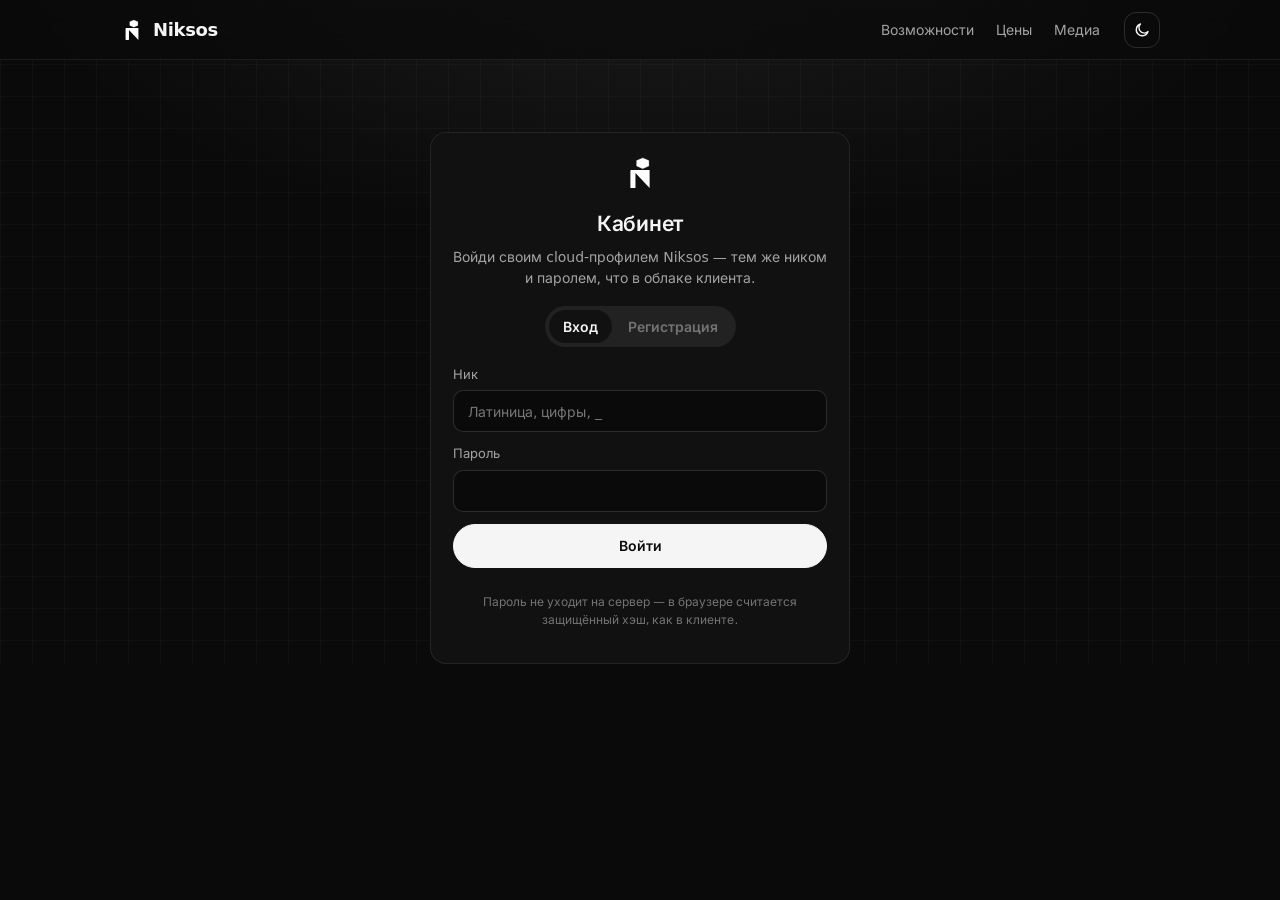
==== commit 3450bae6: "Add files via upload" ====
--- a/account.html
+++ b/account.html
@@ -7,9 +7,9 @@
 <link rel="icon" href="assets/favicon.png?v=20">
 <link rel="stylesheet" href="assets/cabinet.css?v=1">
 <link rel="stylesheet" href="assets/checkout.css?v=30github">
-<link rel="stylesheet" href="assets/account-brand.css?v=1">
+<link rel="stylesheet" href="assets/account-brand.css?v=2">
 <link rel="stylesheet" href="assets/account-settings.css?v=1">
-<script>try{const t=localStorage.getItem("niksos_theme");if(t)document.documentElement.dataset.theme=t}catch(e){}</script>
+<script>try{const r=document.documentElement,old=localStorage.getItem("niksos_theme"),saved=localStorage.getItem("niksos_theme_variant");r.dataset.theme="dark";r.dataset.themeVariant=saved==="white"||(!saved&&old==="light")?"white":"default"}catch(e){document.documentElement.dataset.theme="dark"}</script>
 </head>
 <body>
 <header class="topbar">
@@ -265,7 +265,7 @@
 <script src="assets/niksos-cloud.js?v=1"></script>
 <script src="assets/checkout.js?v=33beta-promos"></script>
 <script src="assets/account.js?v=settings-1"></script>
-<script src="assets/cabinet.js?v=1"></script>
+<script src="assets/cabinet.js?v=2"></script>
 <script src="assets/events.js?v=1"></script>
 <script src="assets/account-settings.js?v=1"></script>
 </body>
--- a/assets/account-brand.css
+++ b/assets/account-brand.css
@@ -0,0 +1,79 @@
+/* Shared Niksos visual language for the account area. */
+html[data-theme="dark"] {
+  --bg: #0a0a0a;
+  --bg2: #111111;
+  --card: #111111;
+  --line: rgba(255,255,255,.08);
+  --line2: rgba(255,255,255,.14);
+  --fg: #f5f5f5;
+  --fg2: #a3a3a3;
+  --fg3: #737373;
+  --hover: rgba(255,255,255,.07);
+  --sel: rgba(255,255,255,.07);
+  --acc: #f5f5f5;
+  --acc2: #e6e6e6;
+  --accbg: rgba(255,255,255,.10);
+  --sh: none;
+}
+html[data-theme="dark"] body {
+  background:
+    radial-gradient(70% 45% at 50% -5%, rgba(255,255,255,.07), transparent 70%),
+    linear-gradient(rgba(255,255,255,.025) 1px, transparent 1px) 0 0/32px 32px,
+    linear-gradient(90deg, rgba(255,255,255,.025) 1px, transparent 1px) 0 0/32px 32px,
+    #0a0a0a;
+  background-attachment: fixed;
+}
+html:not([data-theme="dark"]) body { background: var(--bg); }
+.topbar {
+  height: 60px;
+  padding: 0 max(16px, calc((100% - 1040px) / 2));
+  gap: 24px;
+  background: rgba(10,10,10,.72);
+  border-bottom: 1px solid rgba(255,255,255,.08);
+  backdrop-filter: blur(14px);
+  -webkit-backdrop-filter: blur(14px);
+}
+html:not([data-theme="dark"]) .topbar {
+  background: color-mix(in srgb, var(--bg) 88%, transparent);
+  border-color: var(--line);
+}
+.brand { gap: 9px; font-size: 18px; font-weight: 700; letter-spacing: -.02em; }
+.brand img { width: 24px; height: 24px; }
+.brand span { font-weight: 400; }
+.tl { gap: 22px; }
+.tl a { font-size: 14px; font-weight: 500; transition: color .15s ease; }
+html[data-theme="dark"] .tl a { color: #a3a3a3; }
+.tl a:hover { color: var(--fg); }
+.iconbtn { border-radius: 12px; }
+.card, .stats {
+  border: 1px solid var(--line);
+  box-shadow: none;
+  background: var(--card);
+}
+.card { border-radius: 16px; }
+.stats { border-radius: 16px; }
+.btn {
+  min-height: 44px;
+  border-radius: 999px;
+  transition: background .18s ease, color .18s ease, border-color .18s ease, transform .18s ease;
+}
+.btn:hover { transform: translateY(-1px); }
+.btn.primary { background: var(--fg); color: var(--bg); border-color: var(--fg); }
+.btn.primary:hover { opacity: .9; }
+.nv { transition: background .15s ease, color .15s ease; }
+.nv.on { background: var(--sel); }
+.nv.on svg { color: var(--acc2); }
+input, select { border-radius: 10px; }
+input:focus, select:focus { border-color: var(--acc); }
+.vhead h1 { letter-spacing: -.035em; }
+@media (max-width: 900px) {
+  .topbar { padding: 0 20px; }
+  .side .nv { min-height: 44px; }
+}
+@media (max-width: 560px) {
+  .topbar { padding: 0 16px; gap: 12px; }
+  .brand { font-size: 16px; }
+}
+@media (prefers-reduced-motion: reduce) {
+  *, *::before, *::after { scroll-behavior: auto !important; transition-duration: .01ms !important; }
+}
--- a/assets/account-settings.css
+++ b/assets/account-settings.css
@@ -0,0 +1,127 @@
+/* Settings page: compact dark cards, readable states, and mobile-safe tabs. */
+.settings-view { min-width: 0; width: 100%; }
+.settings-head { margin: 8px 0 24px; }
+.settings-head h1 { margin-bottom: 0; }
+.settings-tabs {
+  display: flex;
+  gap: 4px;
+  width: 100%;
+  max-width: 100%;
+  margin: 0 auto 16px;
+  padding: 4px;
+  overflow-x: auto;
+  overscroll-behavior-inline: contain;
+  scrollbar-width: thin;
+  border: 1px solid var(--line);
+  border-radius: 999px;
+  background: rgba(255,255,255,.045);
+  -webkit-overflow-scrolling: touch;
+}
+.settings-tabs button {
+  flex: 0 0 auto;
+  min-width: 76px;
+  min-height: 44px;
+  padding: 0 14px;
+  border: 0;
+  border-radius: 999px;
+  background: transparent;
+  color: var(--fg2);
+  font: inherit;
+  font-size: 14px;
+  font-weight: 600;
+  line-height: 1.2;
+  cursor: pointer;
+  white-space: nowrap;
+  transition: color .15s ease, background .15s ease;
+}
+.settings-tabs button[aria-selected="true"] { background: var(--bg); color: var(--fg); }
+.settings-tabs button:focus-visible,
+.settings-action:focus-visible { outline: 2px solid var(--fg); outline-offset: 2px; }
+.settings-panels, .settings-panel { min-width: 0; }
+.settings-panel { display: grid; gap: 14px; }
+.settings-grid { display: grid; grid-template-columns: repeat(2,minmax(0,1fr)); gap: 14px; min-width: 0; }
+.settings-card {
+  min-width: 0;
+  overflow: hidden;
+  border: 1px solid var(--line);
+  border-radius: 16px;
+  background: var(--card);
+}
+.settings-card-head {
+  display: flex;
+  align-items: flex-start;
+  justify-content: space-between;
+  gap: 14px;
+  padding: 16px 16px 12px;
+}
+.settings-card-head h2 { margin: 0; font-size: 16px; line-height: 1.35; }
+.settings-card-head p { margin: 4px 0 0; color: var(--fg2); font-size: 14px; line-height: 1.45; }
+.settings-card-body { padding: 0 16px 16px; min-width: 0; }
+.settings-copy, .settings-card-foot span {
+  margin: 0;
+  color: var(--fg2);
+  font-size: 13px;
+  line-height: 1.55;
+  overflow-wrap: anywhere;
+}
+.settings-status {
+  display: inline-flex;
+  flex: 0 0 auto;
+  align-items: center;
+  min-height: 26px;
+  max-width: 48%;
+  padding: 3px 9px;
+  border: 1px solid var(--line2);
+  border-radius: 999px;
+  color: var(--fg);
+  font-size: 12px;
+  font-weight: 650;
+  line-height: 1.25;
+  text-align: center;
+  overflow-wrap: anywhere;
+}
+.settings-status.is-muted { color: var(--fg2); border-color: var(--line); background: rgba(255,255,255,.035); }
+.settings-card-foot {
+  display: flex;
+  align-items: center;
+  justify-content: space-between;
+  gap: 12px;
+  min-width: 0;
+  padding: 10px 16px;
+  border-top: 1px solid var(--line);
+}
+.settings-card-foot span { flex: 1 1 auto; min-width: 0; }
+.settings-action { flex: 0 0 auto; min-height: 44px; padding: 0 15px; white-space: nowrap; text-decoration: none; }
+.settings-metric { margin: 0 0 8px; color: var(--fg); font-size: 16px; font-weight: 700; line-height: 1.4; overflow-wrap: anywhere; }
+.settings-list { padding-top: 2px; }
+.settings-item {
+  display: flex;
+  align-items: flex-start;
+  justify-content: space-between;
+  gap: 14px;
+  padding: 13px 0;
+  border-top: 1px solid var(--line);
+}
+.settings-item:first-child { border-top: 0; }
+.settings-item h3 { margin: 0; font-size: 14px; line-height: 1.4; }
+.settings-item p { margin: 4px 0 0; color: var(--fg2); font-size: 13px; line-height: 1.5; overflow-wrap: anywhere; }
+.settings-item > div { min-width: 0; }
+#settingsMediaState { min-height: 22px; }
+.settings-view :focus-visible { outline: 2px solid var(--fg); outline-offset: 3px; }
+@media (max-width: 680px) {
+  .settings-grid { grid-template-columns: minmax(0,1fr); }
+  .settings-tabs { justify-content: flex-start; }
+  .settings-tabs button { padding-inline: 13px; }
+}
+@media (max-width: 480px) {
+  .settings-head { text-align: left; margin-bottom: 18px; }
+  .settings-card-head { gap: 8px; padding: 14px 14px 10px; }
+  .settings-card-body { padding: 0 14px 14px; }
+  .settings-card-foot { align-items: stretch; flex-direction: column; padding: 10px 14px; }
+  .settings-action { width: 100%; justify-content: center; }
+  .settings-item { flex-direction: column; gap: 8px; }
+  .settings-status { max-width: 100%; }
+}
+@media (prefers-reduced-motion: reduce) {
+  .settings-tabs button { transition: none; }
+}
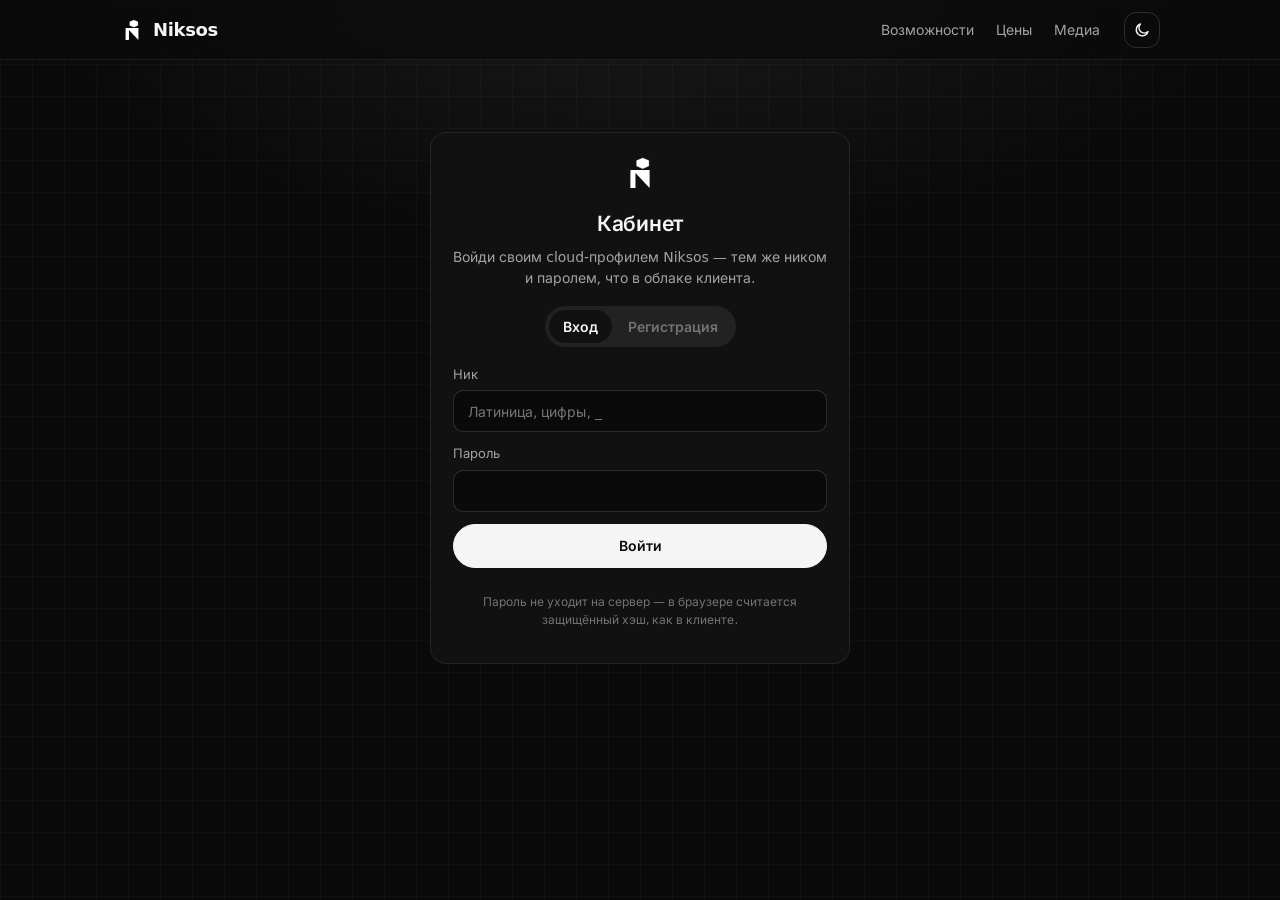
==== commit 0b60f292: "Add files via upload" ====
--- a/account.html
+++ b/account.html
@@ -9,7 +9,7 @@
 <link rel="stylesheet" href="assets/checkout.css?v=30github">
 <link rel="stylesheet" href="assets/account-brand.css?v=2">
 <link rel="stylesheet" href="assets/account-settings.css?v=1">
-<script>try{const r=document.documentElement,old=localStorage.getItem("niksos_theme"),saved=localStorage.getItem("niksos_theme_variant");r.dataset.theme="dark";r.dataset.themeVariant=saved==="white"||(!saved&&old==="light")?"white":"default"}catch(e){document.documentElement.dataset.theme="dark"}</script>
+<script>try{const t=localStorage.getItem("niksos_theme");document.documentElement.dataset.theme=t==="light"?"light":"dark"}catch(e){document.documentElement.dataset.theme="dark"}</script>
 </head>
 <body>
 <header class="topbar">
--- a/assets/account-brand.css
+++ b/assets/account-brand.css
@@ -15,7 +15,24 @@
   --accbg: rgba(255,255,255,.10);
   --sh: none;
 }
+html[data-theme="dark"][data-theme-variant="white"] {
+  --bg: #0a0a0a;
+  --bg2: #111111;
+  --card: #111111;
+  --line: rgba(255,255,255,.15);
+  --line2: rgba(255,255,255,.25);
+  --fg: #ffffff;
+  --fg2: #e3e3e3;
+  --fg3: #b8b8b8;
+  --hover: rgba(255,255,255,.10);
+  --sel: rgba(255,255,255,.12);
+  --acc: #ffffff;
+  --acc2: #ffffff;
+  --accbg: rgba(255,255,255,.15);
+  --sh: none;
+}
 html[data-theme="dark"] body {
+  min-height: 100vh;
   background:
     radial-gradient(70% 45% at 50% -5%, rgba(255,255,255,.07), transparent 70%),
     linear-gradient(rgba(255,255,255,.025) 1px, transparent 1px) 0 0/32px 32px,
@@ -42,7 +59,7 @@
 .brand span { font-weight: 400; }
 .tl { gap: 22px; }
 .tl a { font-size: 14px; font-weight: 500; transition: color .15s ease; }
-html[data-theme="dark"] .tl a { color: #a3a3a3; }
+html[data-theme="dark"] .tl a { color: var(--fg2); }
 .tl a:hover { color: var(--fg); }
 .iconbtn { border-radius: 12px; }
 .card, .stats {
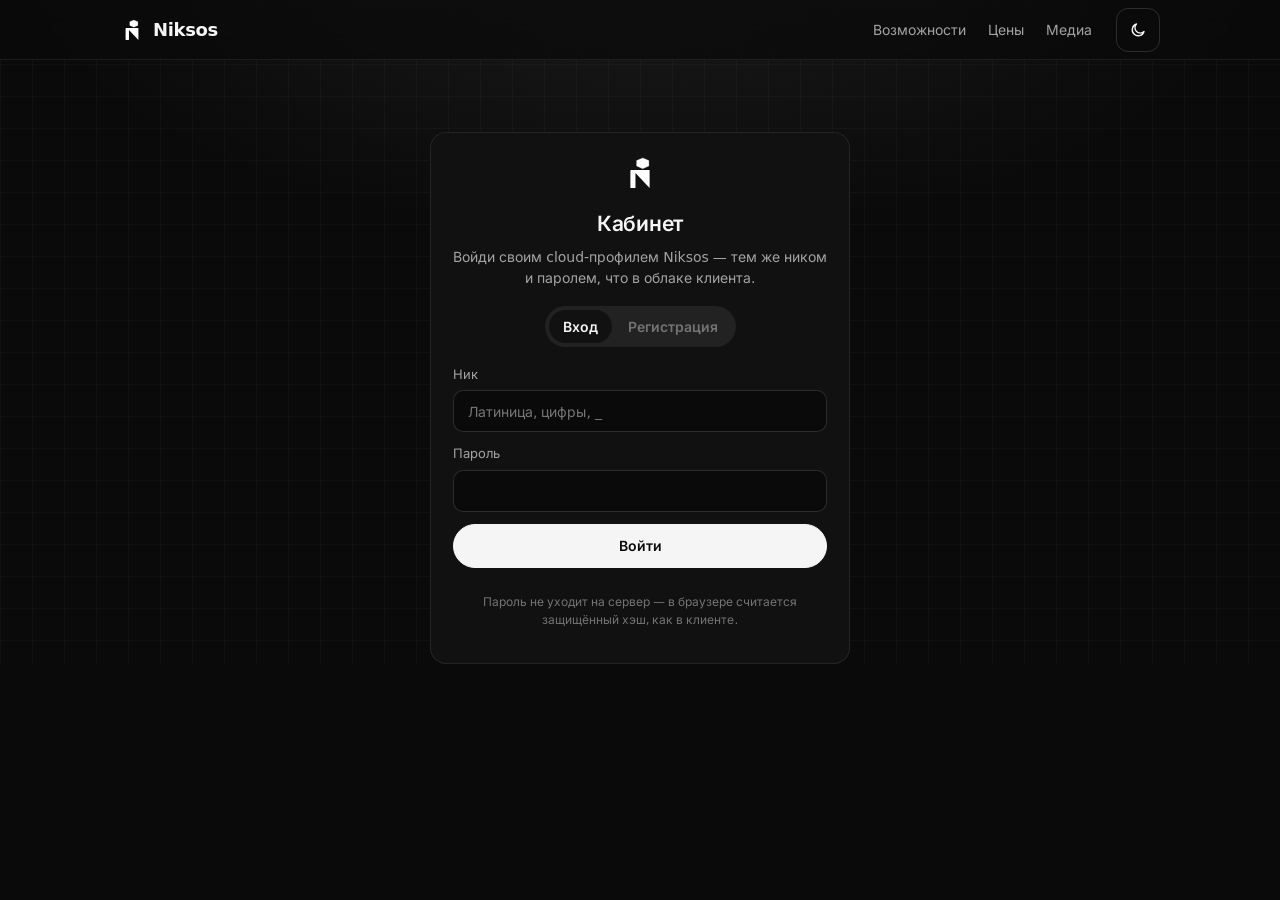
==== commit 46b90738: "Add files via upload" ====
--- a/account.html
+++ b/account.html
@@ -7,9 +7,8 @@
 <link rel="icon" href="assets/favicon.png?v=20">
 <link rel="stylesheet" href="assets/cabinet.css?v=1">
 <link rel="stylesheet" href="assets/checkout.css?v=30github">
-<link rel="stylesheet" href="assets/account-brand.css?v=2">
-<link rel="stylesheet" href="assets/account-settings.css?v=1">
-<script>try{const t=localStorage.getItem("niksos_theme");document.documentElement.dataset.theme=t==="light"?"light":"dark"}catch(e){document.documentElement.dataset.theme="dark"}</script>
+<link rel="stylesheet" href="assets/account-brand.css?v=1">
+<script>try{const t=localStorage.getItem("niksos_theme");if(t)document.documentElement.dataset.theme=t}catch(e){}</script>
 </head>
 <body>
 <header class="topbar">
@@ -51,7 +50,6 @@
     <div class="grp">Аккаунт</div>
     <button class="nv" data-view="device"><svg viewBox="0 0 24 24" fill="none" stroke="currentColor" stroke-width="1.8" stroke-linecap="round" stroke-linejoin="round"><rect x="3" y="4" width="18" height="12" rx="2"/><path d="M8 20h8M12 16v4"/></svg><span>Привязка ПК</span></button>
     <button class="nv" data-view="history"><svg viewBox="0 0 24 24" fill="none" stroke="currentColor" stroke-width="1.8" stroke-linecap="round" stroke-linejoin="round"><circle cx="12" cy="8" r="4"/><path d="M4 21c1.5-4 4.5-6 8-6s6.5 2 8 6"/></svg><span>История</span></button>
-    <button class="nv" data-view="settings"><svg viewBox="0 0 24 24" fill="none" stroke="currentColor" stroke-width="1.8" stroke-linecap="round" stroke-linejoin="round"><path d="M12.22 2h-.44a2 2 0 0 0-1.99 1.83l-.18 1.57a8 8 0 0 0-1.69.98l-1.53-.63a2 2 0 0 0-2.45.84l-.22.38a2 2 0 0 0 .46 2.52l1.22 1.03a8 8 0 0 0 0 1.96l-1.22 1.03a2 2 0 0 0-.46 2.52l.22.38a2 2 0 0 0 2.45.84l1.53-.63c.52.4 1.08.73 1.69.98l.18 1.57A2 2 0 0 0 11.78 22h.44a2 2 0 0 0 1.99-1.83l.18-1.57c.61-.25 1.17-.58 1.69-.98l1.53.63a2 2 0 0 0 2.45-.84l.22-.38a2 2 0 0 0-.46-2.52l-1.22-1.03a8 8 0 0 0 0-1.96l1.22-1.03a2 2 0 0 0 .46-2.52l-.22-.38a2 2 0 0 0-2.45-.84l-1.53.63a8 8 0 0 0-1.69-.98l-.18-1.57A2 2 0 0 0 12.22 2z"/><circle cx="12" cy="12" r="3"/></svg><span>Настройки</span></button>
     <div class="grp">Игра</div>
     <button class="nv" data-view="events"><svg viewBox="0 0 24 24" fill="none" stroke="currentColor" stroke-width="1.8" stroke-linecap="round" stroke-linejoin="round"><circle cx="12" cy="12" r="9"/><path d="M3 12h18M12 3c3 3.5 3 14.5 0 18M12 3c-3 3.5-3 14.5 0 18"/></svg><span>Ивенты</span><em class="live"></em></button>
     <div class="grp">Сообщество</div>
@@ -137,72 +135,6 @@
     <div class="view" data-v="history" hidden>
       <div class="vhead"><h1>История</h1><p>Покупки и активации ключей.</p></div>
       <div class="card"><div id="hist"></div></div>
-    </div>
-
-    <!-- Настройки аккаунта -->
-    <div class="view settings-view" data-v="settings" hidden>
-      <div class="vhead settings-head"><h1>Настройки аккаунта</h1><p>Управление данными и подключениями аккаунта.</p></div>
-      <div class="settings-tabs" role="tablist" aria-label="Настройки аккаунта">
-        <button id="settings-tab-general" type="button" role="tab" aria-selected="true" aria-controls="settings-panel-general" tabindex="0" data-settings-tab="general">Общие</button>
-        <button id="settings-tab-security" type="button" role="tab" aria-selected="false" aria-controls="settings-panel-security" tabindex="-1" data-settings-tab="security">Безопасность</button>
-        <button id="settings-tab-hwid" type="button" role="tab" aria-selected="false" aria-controls="settings-panel-hwid" tabindex="-1" data-settings-tab="hwid">HWID</button>
-        <button id="settings-tab-integrations" type="button" role="tab" aria-selected="false" aria-controls="settings-panel-integrations" tabindex="-1" data-settings-tab="integrations">Интеграции</button>
-        <button id="settings-tab-notifications" type="button" role="tab" aria-selected="false" aria-controls="settings-panel-notifications" tabindex="-1" data-settings-tab="notifications">Уведомления</button>
-      </div>
-      <div class="settings-panels">
-        <section id="settings-panel-general" class="settings-panel" role="tabpanel" aria-labelledby="settings-tab-general" tabindex="0" data-settings-panel="general">
-          <article class="settings-card">
-            <div class="settings-card-head"><div><h2>Регион</h2><p>Регион аккаунта и его настройки.</p></div><span class="settings-status is-muted">Недоступно</span></div>
-            <div class="settings-card-body"><p class="settings-copy">Серверный API кабинета не предоставляет регион и не поддерживает его сохранение. Здесь нет выбранного значения.</p></div>
-          </article>
-          <article class="settings-card">
-            <div class="settings-card-head"><div><h2>Приватность профиля</h2><p>Управление видимостью данных.</p></div><span class="settings-status is-muted">Недоступно</span></div>
-            <div class="settings-card-body"><p class="settings-copy">Настроек видимости и серверного сохранения приватности в текущем API нет. Значения из этой страницы не будут отправляться или храниться локально.</p></div>
-          </article>
-        </section>
-        <section id="settings-panel-security" class="settings-panel" role="tabpanel" aria-labelledby="settings-tab-security" tabindex="0" data-settings-panel="security" hidden>
-          <article class="settings-card">
-            <div class="settings-card-head"><div><h2>Безопасность аккаунта</h2><p>Вход в кабинет использует систему авторизации Niksos по нику и паролю.</p></div></div>
-            <div class="settings-card-body settings-list">
-              <div class="settings-item"><div><h3>Email</h3><p>Привязка и подтверждение адреса пока не подключены. Состояние email не показывается.</p></div><span class="settings-status is-muted">Не поддерживается</span></div>
-              <div class="settings-item"><div><h3>Смена пароля</h3><p>Для этого нет серверной операции; пароль или его хэш здесь не принимаются.</p></div><span class="settings-status is-muted">Не поддерживается</span></div>
-              <div class="settings-item"><div><h3>Двухфакторная защита</h3><p>Нет серверного подключения, проверки кодов и восстановления 2FA.</p></div><span class="settings-status is-muted">Не поддерживается</span></div>
-              <div class="settings-item"><div><h3>Сессии</h3><p>Сервер не предоставляет список сессий или отзыв отдельных устройств.</p></div><span class="settings-status is-muted">Не поддерживается</span></div>
-              <div class="settings-item"><div><h3>Удаление аккаунта</h3><p>В проекте описано только администраторское удаление. Самостоятельной серверной операции нет.</p></div><span class="settings-status is-muted">Не поддерживается</span></div>
-            </div>
-          </article>
-        </section>
-        <section id="settings-panel-hwid" class="settings-panel" role="tabpanel" aria-labelledby="settings-tab-hwid" tabindex="0" data-settings-panel="hwid" hidden>
-          <article class="settings-card">
-            <div class="settings-card-head"><div><h2>Привязка к компьютеру</h2><p>Статус ниже приходит из ответа лицензии Niksos.</p></div><span class="settings-status is-muted" id="settingsHwidStatus" aria-live="polite">Проверяем…</span></div>
-            <div class="settings-card-body">
-              <p class="settings-metric" id="settingsHwidCount" role="status" aria-live="polite">Загружаем статус привязки…</p>
-              <p class="settings-copy">API сообщает только количество устройств, без модели компьютера или его характеристик. Сброс выполняется через существующий защищённый поток кабинета.</p>
-            </div>
-            <div class="settings-card-foot"><span>Подтверждение и возможная оплата остаются в текущем разделе HWID.</span><button class="btn ghost settings-action" type="button" data-go="device">Открыть управление HWID</button></div>
-          </article>
-        </section>
-        <section id="settings-panel-integrations" class="settings-panel" role="tabpanel" aria-labelledby="settings-tab-integrations" tabindex="0" data-settings-panel="integrations" hidden>
-          <div class="settings-grid">
-            <article class="settings-card">
-              <div class="settings-card-head"><div><h2>Discord</h2><p>Официальное сообщество Niksos.</p></div><span class="settings-status is-muted">Нет API привязки</span></div>
-              <div class="settings-card-body"><p class="settings-copy">В кабинете нет серверной привязки Discord. Ссылка ниже открывает сервер сообщества, но не подключает аккаунт.</p></div>
-              <div class="settings-card-foot"><span>Публичная ссылка из конфигурации сайта.</span><a class="btn ghost settings-action" id="settingsDiscordLink" href="#" target="_blank" rel="noopener noreferrer">Открыть сервер</a></div>
-            </article>
-            <article class="settings-card">
-              <div class="settings-card-head"><div><h2>YouTube и TikTok</h2><p>Заявки на участие в медиа-программе.</p></div><span class="settings-status is-muted" id="settingsMediaBadge">Проверка не выполнена</span></div>
-              <div class="settings-card-body"><p class="settings-copy" id="settingsMediaState" role="status" aria-live="polite">Статус заявки появится после входа и ответа сервера.</p></div>
-              <div class="settings-card-foot"><span>Это статус заявки, не OAuth-подтверждение владения каналом.</span><a class="btn ghost settings-action" href="media.html#apply">Открыть медиа-программу</a></div>
-            </article>
-          </div>
-        </section>
-        <section id="settings-panel-notifications" class="settings-panel" role="tabpanel" aria-labelledby="settings-tab-notifications" tabindex="0" data-settings-panel="notifications" hidden>
-          <article class="settings-card">
-            <div class="settings-card-head"><div><h2>Уведомления</h2><p>Выбор событий и каналов доставки.</p></div><span class="settings-status is-muted">Недоступно</span></div>
-            <div class="settings-card-body"><p class="settings-copy">Для пользовательских предпочтений нет полей и API. Найденный черновик миграции относится к объявлениям лаунчера и не включает настройки уведомлений аккаунта.</p></div>
-          </article>
-        </section>
-      </div>
     </div>
 
     <!-- Ивенты -->
@@ -261,12 +193,11 @@
 
 
 <script src="assets/config.js?v=13"></script>
-<script src="assets/niksos-api.js?v=settings-1"></script>
+<script src="assets/niksos-api.js?v=notices"></script>
 <script src="assets/niksos-cloud.js?v=1"></script>
 <script src="assets/checkout.js?v=33beta-promos"></script>
-<script src="assets/account.js?v=settings-1"></script>
-<script src="assets/cabinet.js?v=2"></script>
+<script src="assets/account.js?v=cab1"></script>
+<script src="assets/cabinet.js?v=1"></script>
 <script src="assets/events.js?v=1"></script>
-<script src="assets/account-settings.js?v=1"></script>
 </body>
 </html>
--- a/assets/account-brand.css
+++ b/assets/account-brand.css
@@ -15,24 +15,7 @@
   --accbg: rgba(255,255,255,.10);
   --sh: none;
 }
-html[data-theme="dark"][data-theme-variant="white"] {
-  --bg: #0a0a0a;
-  --bg2: #111111;
-  --card: #111111;
-  --line: rgba(255,255,255,.15);
-  --line2: rgba(255,255,255,.25);
-  --fg: #ffffff;
-  --fg2: #e3e3e3;
-  --fg3: #b8b8b8;
-  --hover: rgba(255,255,255,.10);
-  --sel: rgba(255,255,255,.12);
-  --acc: #ffffff;
-  --acc2: #ffffff;
-  --accbg: rgba(255,255,255,.15);
-  --sh: none;
-}
 html[data-theme="dark"] body {
-  min-height: 100vh;
   background:
     radial-gradient(70% 45% at 50% -5%, rgba(255,255,255,.07), transparent 70%),
     linear-gradient(rgba(255,255,255,.025) 1px, transparent 1px) 0 0/32px 32px,
@@ -40,7 +23,15 @@
     #0a0a0a;
   background-attachment: fixed;
 }
-html:not([data-theme="dark"]) body { background: var(--bg); }
+html:not([data-theme="dark"]) body {
+  min-height: 100vh;
+  background:
+    radial-gradient(70% 45% at 50% -5%, rgba(0,0,0,.045), transparent 70%),
+    linear-gradient(rgba(0,0,0,.035) 1px, transparent 1px) 0 0/32px 32px,
+    linear-gradient(90deg, rgba(0,0,0,.035) 1px, transparent 1px) 0 0/32px 32px,
+    var(--bg);
+  background-attachment: fixed;
+}
 .topbar {
   height: 60px;
   padding: 0 max(16px, calc((100% - 1040px) / 2));
@@ -59,9 +50,9 @@
 .brand span { font-weight: 400; }
 .tl { gap: 22px; }
 .tl a { font-size: 14px; font-weight: 500; transition: color .15s ease; }
-html[data-theme="dark"] .tl a { color: var(--fg2); }
+html[data-theme="dark"] .tl a { color: #a3a3a3; }
 .tl a:hover { color: var(--fg); }
-.iconbtn { border-radius: 12px; }
+.iconbtn { border-radius: 12px; min-width: 44px; min-height: 44px; }
 .card, .stats {
   border: 1px solid var(--line);
   box-shadow: none;
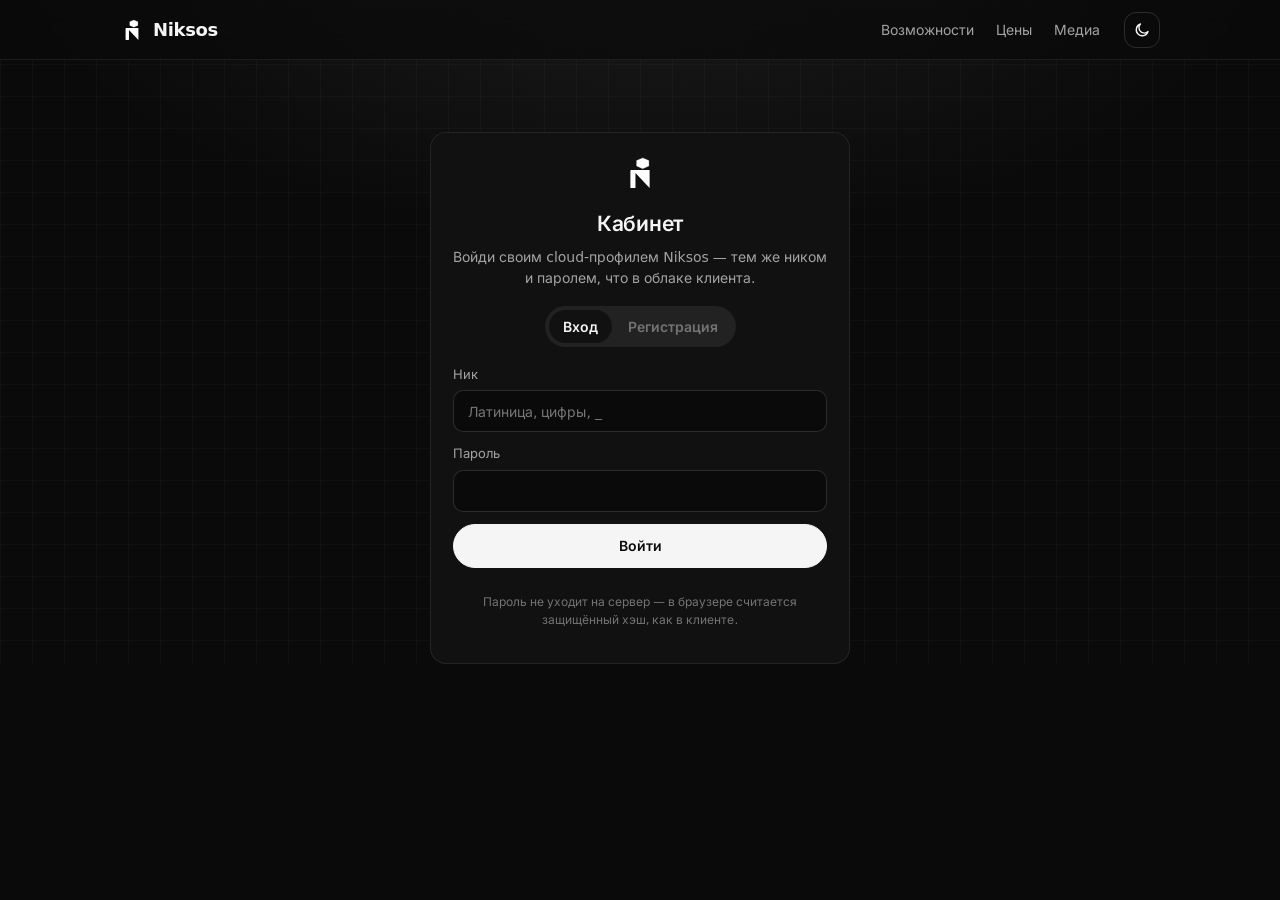
==== commit 317a8ea9: "Add files via upload" ====
--- a/account.html
+++ b/account.html
@@ -8,6 +8,7 @@
 <link rel="stylesheet" href="assets/cabinet.css?v=1">
 <link rel="stylesheet" href="assets/checkout.css?v=30github">
 <link rel="stylesheet" href="assets/account-brand.css?v=1">
+<link rel="stylesheet" href="assets/account-settings.css?v=1">
 <script>try{const t=localStorage.getItem("niksos_theme");if(t)document.documentElement.dataset.theme=t}catch(e){}</script>
 </head>
 <body>
@@ -50,6 +51,7 @@
     <div class="grp">Аккаунт</div>
     <button class="nv" data-view="device"><svg viewBox="0 0 24 24" fill="none" stroke="currentColor" stroke-width="1.8" stroke-linecap="round" stroke-linejoin="round"><rect x="3" y="4" width="18" height="12" rx="2"/><path d="M8 20h8M12 16v4"/></svg><span>Привязка ПК</span></button>
     <button class="nv" data-view="history"><svg viewBox="0 0 24 24" fill="none" stroke="currentColor" stroke-width="1.8" stroke-linecap="round" stroke-linejoin="round"><circle cx="12" cy="8" r="4"/><path d="M4 21c1.5-4 4.5-6 8-6s6.5 2 8 6"/></svg><span>История</span></button>
+    <button class="nv" data-view="settings"><svg viewBox="0 0 24 24" fill="none" stroke="currentColor" stroke-width="1.8" stroke-linecap="round" stroke-linejoin="round"><path d="M12.22 2h-.44a2 2 0 0 0-1.99 1.83l-.18 1.57a8 8 0 0 0-1.69.98l-1.53-.63a2 2 0 0 0-2.45.84l-.22.38a2 2 0 0 0 .46 2.52l1.22 1.03a8 8 0 0 0 0 1.96l-1.22 1.03a2 2 0 0 0-.46 2.52l.22.38a2 2 0 0 0 2.45.84l1.53-.63c.52.4 1.08.73 1.69.98l.18 1.57A2 2 0 0 0 11.78 22h.44a2 2 0 0 0 1.99-1.83l.18-1.57c.61-.25 1.17-.58 1.69-.98l1.53.63a2 2 0 0 0 2.45-.84l.22-.38a2 2 0 0 0-.46-2.52l-1.22-1.03a8 8 0 0 0 0-1.96l1.22-1.03a2 2 0 0 0 .46-2.52l-.22-.38a2 2 0 0 0-2.45-.84l-1.53.63a8 8 0 0 0-1.69-.98l-.18-1.57A2 2 0 0 0 12.22 2z"/><circle cx="12" cy="12" r="3"/></svg><span>Настройки</span></button>
     <div class="grp">Игра</div>
     <button class="nv" data-view="events"><svg viewBox="0 0 24 24" fill="none" stroke="currentColor" stroke-width="1.8" stroke-linecap="round" stroke-linejoin="round"><circle cx="12" cy="12" r="9"/><path d="M3 12h18M12 3c3 3.5 3 14.5 0 18M12 3c-3 3.5-3 14.5 0 18"/></svg><span>Ивенты</span><em class="live"></em></button>
     <div class="grp">Сообщество</div>
@@ -135,6 +137,72 @@
     <div class="view" data-v="history" hidden>
       <div class="vhead"><h1>История</h1><p>Покупки и активации ключей.</p></div>
       <div class="card"><div id="hist"></div></div>
+    </div>
+
+    <!-- Настройки аккаунта -->
+    <div class="view settings-view" data-v="settings" hidden>
+      <div class="vhead settings-head"><h1>Настройки аккаунта</h1><p>Управление данными и подключениями аккаунта.</p></div>
+      <div class="settings-tabs" role="tablist" aria-label="Настройки аккаунта">
+        <button id="settings-tab-general" type="button" role="tab" aria-selected="true" aria-controls="settings-panel-general" tabindex="0" data-settings-tab="general">Общие</button>
+        <button id="settings-tab-security" type="button" role="tab" aria-selected="false" aria-controls="settings-panel-security" tabindex="-1" data-settings-tab="security">Безопасность</button>
+        <button id="settings-tab-hwid" type="button" role="tab" aria-selected="false" aria-controls="settings-panel-hwid" tabindex="-1" data-settings-tab="hwid">HWID</button>
+        <button id="settings-tab-integrations" type="button" role="tab" aria-selected="false" aria-controls="settings-panel-integrations" tabindex="-1" data-settings-tab="integrations">Интеграции</button>
+        <button id="settings-tab-notifications" type="button" role="tab" aria-selected="false" aria-controls="settings-panel-notifications" tabindex="-1" data-settings-tab="notifications">Уведомления</button>
+      </div>
+      <div class="settings-panels">
+        <section id="settings-panel-general" class="settings-panel" role="tabpanel" aria-labelledby="settings-tab-general" tabindex="0" data-settings-panel="general">
+          <article class="settings-card">
+            <div class="settings-card-head"><div><h2>Регион</h2><p>Регион аккаунта и его настройки.</p></div><span class="settings-status is-muted">Недоступно</span></div>
+            <div class="settings-card-body"><p class="settings-copy">Серверный API кабинета не предоставляет регион и не поддерживает его сохранение. Здесь нет выбранного значения.</p></div>
+          </article>
+          <article class="settings-card">
+            <div class="settings-card-head"><div><h2>Приватность профиля</h2><p>Управление видимостью данных.</p></div><span class="settings-status is-muted">Недоступно</span></div>
+            <div class="settings-card-body"><p class="settings-copy">Настроек видимости и серверного сохранения приватности в текущем API нет. Значения из этой страницы не будут отправляться или храниться локально.</p></div>
+          </article>
+        </section>
+        <section id="settings-panel-security" class="settings-panel" role="tabpanel" aria-labelledby="settings-tab-security" tabindex="0" data-settings-panel="security" hidden>
+          <article class="settings-card">
+            <div class="settings-card-head"><div><h2>Безопасность аккаунта</h2><p>Вход в кабинет использует систему авторизации Niksos по нику и паролю.</p></div></div>
+            <div class="settings-card-body settings-list">
+              <div class="settings-item"><div><h3>Email</h3><p>Привязка и подтверждение адреса пока не подключены. Состояние email не показывается.</p></div><span class="settings-status is-muted">Не поддерживается</span></div>
+              <div class="settings-item"><div><h3>Смена пароля</h3><p>Для этого нет серверной операции; пароль или его хэш здесь не принимаются.</p></div><span class="settings-status is-muted">Не поддерживается</span></div>
+              <div class="settings-item"><div><h3>Двухфакторная защита</h3><p>Нет серверного подключения, проверки кодов и восстановления 2FA.</p></div><span class="settings-status is-muted">Не поддерживается</span></div>
+              <div class="settings-item"><div><h3>Сессии</h3><p>Сервер не предоставляет список сессий или отзыв отдельных устройств.</p></div><span class="settings-status is-muted">Не поддерживается</span></div>
+              <div class="settings-item"><div><h3>Удаление аккаунта</h3><p>В проекте описано только администраторское удаление. Самостоятельной серверной операции нет.</p></div><span class="settings-status is-muted">Не поддерживается</span></div>
+            </div>
+          </article>
+        </section>
+        <section id="settings-panel-hwid" class="settings-panel" role="tabpanel" aria-labelledby="settings-tab-hwid" tabindex="0" data-settings-panel="hwid" hidden>
+          <article class="settings-card">
+            <div class="settings-card-head"><div><h2>Привязка к компьютеру</h2><p>Статус ниже приходит из ответа лицензии Niksos.</p></div><span class="settings-status is-muted" id="settingsHwidStatus" aria-live="polite">Проверяем…</span></div>
+            <div class="settings-card-body">
+              <p class="settings-metric" id="settingsHwidCount" role="status" aria-live="polite">Загружаем статус привязки…</p>
+              <p class="settings-copy">API сообщает только количество устройств, без модели компьютера или его характеристик. Сброс выполняется через существующий защищённый поток кабинета.</p>
+            </div>
+            <div class="settings-card-foot"><span>Подтверждение и возможная оплата остаются в текущем разделе HWID.</span><button class="btn ghost settings-action" type="button" data-go="device">Открыть управление HWID</button></div>
+          </article>
+        </section>
+        <section id="settings-panel-integrations" class="settings-panel" role="tabpanel" aria-labelledby="settings-tab-integrations" tabindex="0" data-settings-panel="integrations" hidden>
+          <div class="settings-grid">
+            <article class="settings-card">
+              <div class="settings-card-head"><div><h2>Discord</h2><p>Официальное сообщество Niksos.</p></div><span class="settings-status is-muted">Нет API привязки</span></div>
+              <div class="settings-card-body"><p class="settings-copy">В кабинете нет серверной привязки Discord. Ссылка ниже открывает сервер сообщества, но не подключает аккаунт.</p></div>
+              <div class="settings-card-foot"><span>Публичная ссылка из конфигурации сайта.</span><a class="btn ghost settings-action" id="settingsDiscordLink" href="#" target="_blank" rel="noopener noreferrer">Открыть сервер</a></div>
+            </article>
+            <article class="settings-card">
+              <div class="settings-card-head"><div><h2>YouTube и TikTok</h2><p>Заявки на участие в медиа-программе.</p></div><span class="settings-status is-muted" id="settingsMediaBadge">Проверка не выполнена</span></div>
+              <div class="settings-card-body"><p class="settings-copy" id="settingsMediaState" role="status" aria-live="polite">Статус заявки появится после входа и ответа сервера.</p></div>
+              <div class="settings-card-foot"><span>Это статус заявки, не OAuth-подтверждение владения каналом.</span><a class="btn ghost settings-action" href="media.html#apply">Открыть медиа-программу</a></div>
+            </article>
+          </div>
+        </section>
+        <section id="settings-panel-notifications" class="settings-panel" role="tabpanel" aria-labelledby="settings-tab-notifications" tabindex="0" data-settings-panel="notifications" hidden>
+          <article class="settings-card">
+            <div class="settings-card-head"><div><h2>Уведомления</h2><p>Выбор событий и каналов доставки.</p></div><span class="settings-status is-muted">Недоступно</span></div>
+            <div class="settings-card-body"><p class="settings-copy">Для пользовательских предпочтений нет полей и API. Найденный черновик миграции относится к объявлениям лаунчера и не включает настройки уведомлений аккаунта.</p></div>
+          </article>
+        </section>
+      </div>
     </div>
 
     <!-- Ивенты -->
@@ -193,11 +261,12 @@
 
 
 <script src="assets/config.js?v=13"></script>
-<script src="assets/niksos-api.js?v=notices"></script>
+<script src="assets/niksos-api.js?v=settings-1"></script>
 <script src="assets/niksos-cloud.js?v=1"></script>
 <script src="assets/checkout.js?v=33beta-promos"></script>
-<script src="assets/account.js?v=cab1"></script>
+<script src="assets/account.js?v=settings-1"></script>
 <script src="assets/cabinet.js?v=1"></script>
 <script src="assets/events.js?v=1"></script>
+<script src="assets/account-settings.js?v=1"></script>
 </body>
 </html>
--- a/assets/account-brand.css
+++ b/assets/account-brand.css
@@ -23,15 +23,7 @@
     #0a0a0a;
   background-attachment: fixed;
 }
-html:not([data-theme="dark"]) body {
-  min-height: 100vh;
-  background:
-    radial-gradient(70% 45% at 50% -5%, rgba(0,0,0,.045), transparent 70%),
-    linear-gradient(rgba(0,0,0,.035) 1px, transparent 1px) 0 0/32px 32px,
-    linear-gradient(90deg, rgba(0,0,0,.035) 1px, transparent 1px) 0 0/32px 32px,
-    var(--bg);
-  background-attachment: fixed;
-}
+html:not([data-theme="dark"]) body { background: var(--bg); }
 .topbar {
   height: 60px;
   padding: 0 max(16px, calc((100% - 1040px) / 2));
@@ -52,7 +44,7 @@
 .tl a { font-size: 14px; font-weight: 500; transition: color .15s ease; }
 html[data-theme="dark"] .tl a { color: #a3a3a3; }
 .tl a:hover { color: var(--fg); }
-.iconbtn { border-radius: 12px; min-width: 44px; min-height: 44px; }
+.iconbtn { border-radius: 12px; }
 .card, .stats {
   border: 1px solid var(--line);
   box-shadow: none;
